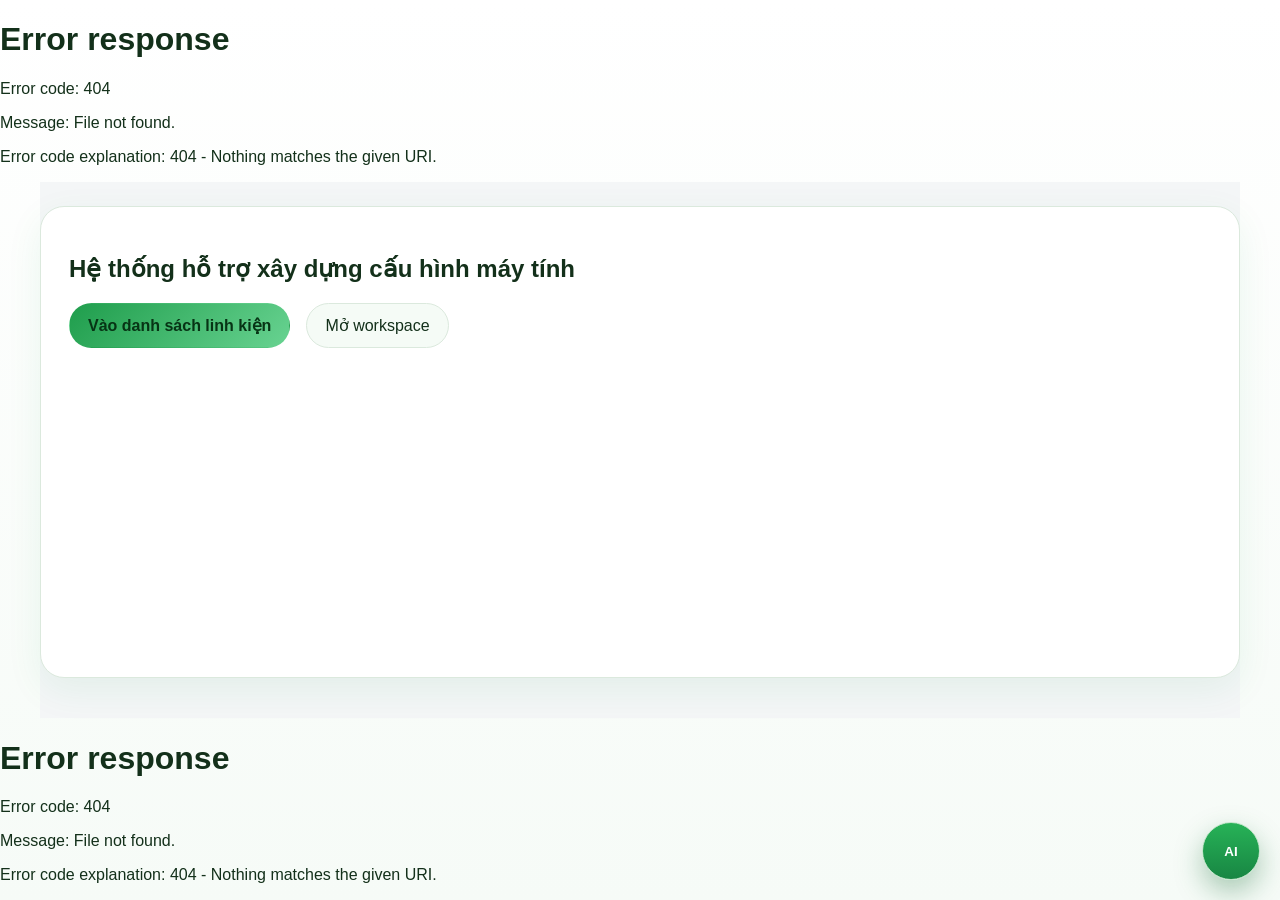
==== index.html @ 36a7e74d "update" ====
<!DOCTYPE html>
<html lang="vi">
<head>
    <meta charset="UTF-8">
    <meta name="viewport" content="width=device-width, initial-scale=1.0">
    <title>Hệ thống hỗ trợ xây dựng cấu hình máy tính</title>
    <link rel="stylesheet" href="assets/css/style.css">
</head>
<body data-page="home">
    <div id="header-placeholder"></div>

    <main class="page page-home">
        <section class="hero-card">
            <div>
                <h1>Hệ thống hỗ trợ xây dựng cấu hình máy tính</h1>
                <div class="hero-actions">
                    <a class="btn primary" href="/frontend/pages/catalog.html">Vào danh sách linh kiện</a>
                    <a class="btn outline" href="/frontend/pages/workspace.html">Mở workspace</a>
                </div>
            </div>
        </section>
    </main>

    <div id="footer-placeholder"></div>
    <script src="assets/js/app.js"></script>
</body>
</html>
---- assets/css/style.css ----
/* =========================================
   THIẾT LẬP CHUNG CHO TOÀN BỘ TRANG WEB
   ========================================= */
body {
    margin: 0;
    padding: 0;
    display: flex;
    flex-direction: column;
    min-height: 100vh; /* Đảm bảo chiều cao trang lấp đầy màn hình */
    font-family: 'Segoe UI', Tahoma, Geneva, Verdana, sans-serif;
}

main {
    flex: 1; /* Phần nội dung chính đẩy Footer xuống đáy */
    padding: 40px 50px;
    background-color: #f4f6f7;
}

/* =========================================
   CSS CHO HEADER
   ========================================= */
.site-header {
    display: flex;
    justify-content: space-between;
    align-items: center;
    padding: 15px 50px;
    background-color: #ffffff;
    box-shadow: 0 4px 6px rgba(0, 0, 0, 0.05);
}

.site-header .logo a {
    font-size: 24px;
    font-weight: bold;
    color: #2c3e50;
    text-decoration: none;
}

.main-nav a {
    margin: 0 15px;
    text-decoration: none;
    color: #555;
    font-weight: 500;
    transition: color 0.3s ease;
}

.main-nav a:hover {
    color: #3498db;
}

/* =========================================
   CSS CHO FOOTER
   ========================================= */
.site-footer {
    background-color: #2c3e50;
    color: #ffffff;
    text-align: center;
    padding: 15px 0;
    font-size: 14px;
}

.header-state {
    padding: 8px 12px;
    border-radius: 999px;
    background: #eef9f1;
    border: 1px solid var(--line);
    color: var(--primary-dark);
    font-size: 13px;
    white-space: nowrap;
    text-decoration: none;
    font-weight: 600;
}

.header-state:hover {
    background: #e3f4e7;
}

/* =========================================
   WHITE-GREEN FRONTEND THEME
   ========================================= */
:root {
    --bg: #f6fbf7;
    --panel: #ffffff;
    --panel-soft: #f1f9f2;
    --line: #dbe9dd;
    --line-strong: #bde4c6;
    --text: #13301a;
    --muted: #61806a;
    --primary: #1f9d4c;
    --primary-dark: #16763a;
    --accent: #68d391;
    --shadow: 0 12px 36px rgba(31, 157, 76, 0.08);
}

*, *::before, *::after {
    box-sizing: border-box;
}

body {
    background: linear-gradient(180deg, #ffffff 0%, var(--bg) 100%);
    color: var(--text);
}

a { color: inherit; }

.site-header,
.site-footer,
.hero-card,
.section-card,
.panel-card,
.screen-card,
.hero-panel,
.stat-card,
.notice,
.stack-item,
.review-item,
.chat-line,
.detail-visual,
.detail-image,
.compare-result,
.compare-table,
.auth-grid > article,
.stats-row > article {
    background: var(--panel);
    border: 1px solid var(--line);
    box-shadow: var(--shadow);
}

.site-header {
    position: sticky;
    top: 0;
    z-index: 10;
    padding: 16px 28px;
    border-bottom: 1px solid var(--line);
    display: flex;
    justify-content: space-between;
    align-items: center;
    gap: 16px;
}

.logo a {
    text-decoration: none;
    font-weight: 800;
    font-size: 18px;
    color: var(--text);
}

.main-nav {
    display: flex;
    gap: 10px;
    flex-wrap: wrap;
}

.main-nav a {
    text-decoration: none;
    padding: 10px 14px;
    border-radius: 999px;
    color: var(--text);
    background: #f6fbf7;
    border: 1px solid var(--line);
}

.page, .page-shell {
    width: min(1200px, calc(100% - 24px));
    margin: 0 auto;
    padding: 24px 0 40px;
}

.page-home {
    display: grid;
    gap: 20px;
}

.hero-card {
    border-radius: 24px;
    padding: 28px;
    display: grid;
    grid-template-columns: 1.5fr 0.9fr;
    gap: 20px;
    align-items: stretch;
}

.hero-panel {
    border-radius: 22px;
    padding: 20px;
    display: grid;
    gap: 12px;
    background: linear-gradient(180deg, #f8fff9 0%, #eefaf0 100%);
}

.hero-stat,
.stat-card,
.screen-card,
.panel-card,
.section-card {
    border-radius: 18px;
}

.hero-stat {
    padding: 14px 16px;
    background: #ffffff;
    border: 1px solid var(--line);
}

.hero-stat span,
.eyebrow,
.muted,
.lead,
.hero-text,
.notice,
.empty,
.card-meta,
.stack-item span,
.review-item span {
    color: var(--muted);
}

.chart-wrap {
    display: grid;
    gap: 12px;
    margin-bottom: 18px;
}

.price-chart {
    width: 100%;
    background: linear-gradient(180deg, #fbfffb 0%, #f4fbf5 100%);
    border: 1px solid var(--line);
    border-radius: 16px;
    display: block;
}

.eyebrow {
    text-transform: uppercase;
    letter-spacing: 0.14em;
    font-size: 12px;
    margin-bottom: 8px;
}

.hero-actions,
.toolbar,
.chip-row,
.quick-bar,
.form-grid,
.stack,
.detail-layout,
.workspace-layout,
.account-layout,
.admin-layout,
.auth-grid,
.stats-row {
    display: grid;
    gap: 16px;
}

.hero-actions,
.chip-row,
.quick-bar {
    display: flex;
    flex-wrap: wrap;
}

.btn,
.button {
    border: 1px solid var(--line);
    border-radius: 999px;
    padding: 12px 18px;
    text-decoration: none;
    display: inline-flex;
    align-items: center;
    justify-content: center;
    cursor: pointer;
    background: #ffffff;
    color: var(--text);
}

.btn.primary,
.button.primary {
    background: linear-gradient(135deg, var(--primary), var(--accent));
    border-color: transparent;
    color: #073415;
    font-weight: 700;
}

.btn.outline,
.button.ghost,
.button.outline {
    background: #f5fbf6;
}

.section-card,
.panel-card {
    padding: 20px;
    background: #ffffff;
}

.screen-grid {
    display: grid;
    grid-template-columns: repeat(3, minmax(0, 1fr));
    gap: 14px;
}

.screen-card {
    text-decoration: none;
    padding: 18px;
    display: grid;
    gap: 8px;
    background: #ffffff;
}

.screen-card strong { font-size: 16px; }

.two-col,
.detail-layout,
.workspace-layout,
.account-layout,
.admin-layout,
.auth-grid {
    grid-template-columns: repeat(2, minmax(0, 1fr));
}

.account-layout,
.admin-layout {
    grid-template-columns: repeat(auto-fit, minmax(280px, 1fr));
}

/* =========================================
   ADMIN TABS
   ========================================= */
.admin-tabs {
    display: flex;
    gap: 0;
    border-bottom: 2px solid #dbe9dd;
    margin-bottom: 20px;
}

.admin-tab-btn {
    padding: 12px 20px;
    background: none;
    border: none;
    border-bottom: 3px solid transparent;
    cursor: pointer;
    font-weight: 600;
    color: #555;
    transition: all 0.3s ease;
    font-size: 14px;
}

.admin-tab-btn:hover {
    color: #1f9d4c;
}

.admin-tab-btn.active {
    color: #1f9d4c;
    border-bottom-color: #1f9d4c;
}

.admin-tab-content {
    animation: fadeIn 0.3s ease;
}

@keyframes fadeIn {
    from {
        opacity: 0;
    }
    to {
        opacity: 1;
    }
}

.detail-layout {
    grid-template-columns: minmax(0, 0.95fr) minmax(0, 1.25fr);
    align-items: start;
}

.workspace-layout {
    grid-template-columns: minmax(0, 1.05fr) minmax(0, 0.95fr);
    align-items: start;
}

.workspace-layout .panel-card > .button {
    margin-top: 12px;
}

.workspace-layout .panel-card > .button + .button {
    margin-left: 12px;
}

#workspaceResult {
    margin-top: 16px;
}

#workspaceSummary {
    margin-top: 12px;
}

.detail-image {
    min-height: 380px;
    border-radius: 20px;
    background: linear-gradient(180deg, #f8fff9 0%, #eefaf0 100%);
    display: flex;
    align-items: center;
    justify-content: center;
    padding: 18px;
}

.detail-visual {
    width: 100%;
    min-height: 300px;
    border-radius: 18px;
    border: 1px dashed var(--line-strong);
    background: #ffffff;
    display: grid;
    place-items: center;
    gap: 8px;
    padding: 24px;
    text-align: center;
}

.detail-visual-chip {
    display: inline-flex;
    padding: 6px 12px;
    border-radius: 999px;
    border: 1px solid var(--line);
    background: #eff9f1;
    color: var(--primary-dark);
    font-size: 12px;
    letter-spacing: 0.12em;
    text-transform: uppercase;
}

.detail-visual strong {
    font-size: 28px;
    line-height: 1.15;
}

.detail-content,
.stack,
.spec-list,
.chat-box,
.compare-result {
    display: grid;
    gap: 12px;
}

.spec-row,
.stack-item,
.review-item,
.chat-line,
.compare-table,
.notice,
.empty {
    border-radius: 14px;
    border: 1px solid var(--line);
    background: #ffffff;
    padding: 12px 14px;
    white-space: pre-line;
}

.compare-result {
    overflow: auto;
}

.compare-grid {
    grid-template-columns: repeat(3, minmax(0, 1fr));
    align-items: end;
}

.compare-grid label {
    display: grid;
    gap: 8px;
}

.compare-grid select {
    min-width: 0;
}

.compare-result {
    margin-top: 16px;
    min-height: 180px;
}

.compare-head {
    display: grid;
    grid-template-columns: repeat(2, minmax(0, 1fr));
    gap: 12px;
}

.compare-head .stack-item {
    min-height: 100%;
}

.compare-table {
    width: 100%;
    border-collapse: collapse;
    padding: 0;
}

.compare-table th:first-child,
.compare-table td:first-child {
    width: 28%;
}

.compare-table th:nth-child(2),
.compare-table td:nth-child(2),
.compare-table th:nth-child(3),
.compare-table td:nth-child(3) {
    width: 36%;
}

.compare-table th,
.compare-table td {
    padding: 12px 14px;
    border-top: 1px solid var(--line);
    text-align: left;
}

@media (max-width: 900px) {
    .compare-grid,
    .compare-head {
        grid-template-columns: 1fr;
    }

    .compare-table th:first-child,
    .compare-table td:first-child,
    .compare-table th:nth-child(2),
    .compare-table td:nth-child(2),
    .compare-table th:nth-child(3),
    .compare-table td:nth-child(3) {
        width: auto;
    }
}

.form-grid {
    grid-template-columns: repeat(2, minmax(0, 1fr));
}

input,
select,
textarea {
    width: 100%;
    padding: 12px 14px;
    border-radius: 12px;
    border: 1px solid var(--line);
    background: #ffffff;
    color: var(--text);
}

textarea { min-height: 120px; resize: vertical; }

.chip {
    border: 1px solid var(--line);
    background: #ffffff;
    color: var(--text);
    border-radius: 999px;
    padding: 10px 14px;
    cursor: pointer;
}

.chip.active {
    background: #eff9f1;
    border-color: var(--line-strong);
}

.card-grid {
    display: grid;
    grid-template-columns: repeat(auto-fit, minmax(240px, 1fr));
    gap: 14px;
}

.product-card,
.card {
    padding: 18px;
    border-radius: 18px;
    background: #ffffff;
    border: 1px solid var(--line);
}

.product-top,
.card-meta,
.detail-stats {
    display: flex;
    justify-content: space-between;
    gap: 12px;
    flex-wrap: wrap;
}

.pill {
    display: inline-flex;
    padding: 6px 10px;
    border-radius: 999px;
    background: #eff9f1;
    border: 1px solid var(--line);
    color: var(--primary-dark);
}

.price {
    color: var(--primary-dark);
    font-weight: 700;
}

.hero-simple {
    background: linear-gradient(180deg, #ffffff 0%, #f7fcf8 100%);
}

.stack-item strong,
.stat-card strong,
.hero-stat strong {
    display: block;
    margin-top: 4px;
}

.stats-row {
    grid-template-columns: repeat(auto-fit, minmax(170px, 1fr));
}

.stat-card {
    padding: 16px;
}

.plain-list {
    margin: 0;
    padding-left: 18px;
    display: grid;
    gap: 10px;
}

@media (max-width: 980px) {
    .hero-card,
    .screen-grid,
    .two-col,
    .detail-layout,
    .workspace-layout,
    .account-layout,
    .admin-layout,
    .auth-grid,
    .stats-row {
        grid-template-columns: 1fr;
    }

    .site-header {
        position: static;
        flex-direction: column;
        align-items: flex-start;
        padding-inline: 16px;
    }

    .main-nav {
        width: 100%;
    }

    main {
        padding: 24px 16px 36px;
    }
}

@media (max-width: 680px) {
    .page, .page-shell {
        width: min(100% - 12px, 1200px);
    }

    .hero-card,
    .section-card,
    .panel-card {
        padding: 16px;
    }

    .page-home {
        gap: 16px;
    }
}

.assistant-float-toggle {
    position: fixed;
    right: 20px;
    bottom: 20px;
    z-index: 1200;
    width: 58px;
    height: 58px;
    border-radius: 999px;
    border: 1px solid var(--line-strong);
    background: linear-gradient(180deg, #27b257 0%, #188643 100%);
    color: #ffffff;
    font-weight: 800;
    cursor: pointer;
    box-shadow: 0 12px 28px rgba(20, 109, 53, 0.35);
}

.assistant-float-panel {
    position: fixed;
    right: 20px;
    bottom: 86px;
    z-index: 1200;
    width: min(360px, calc(100vw - 24px));
    height: min(520px, calc(100vh - 120px));
    background: #ffffff;
    border: 1px solid var(--line);
    border-radius: 16px;
    box-shadow: 0 18px 46px rgba(15, 74, 37, 0.26);
    display: none;
    grid-template-rows: auto 1fr auto;
    overflow: hidden;
}

.assistant-float-panel.open {
    display: grid;
}

.assistant-float-header {
    display: flex;
    align-items: center;
    justify-content: space-between;
    padding: 10px 12px;
    background: linear-gradient(180deg, #f5fff7 0%, #ebf8ee 100%);
    border-bottom: 1px solid var(--line);
}

.assistant-float-actions {
    display: flex;
    align-items: center;
    gap: 8px;
}

.assistant-float-close {
    border: 1px solid var(--line);
    background: #ffffff;
    color: var(--text);
    border-radius: 10px;
    width: 28px;
    height: 28px;
    cursor: pointer;
}

.assistant-float-clear {
    border: 1px solid var(--line);
    background: #f5fbf6;
    color: var(--primary-dark);
    border-radius: 10px;
    padding: 6px 10px;
    cursor: pointer;
    font-size: 12px;
    font-weight: 600;
}

.assistant-float-clear:hover,
.assistant-float-close:hover {
    background: #eef9f1;
}

.assistant-float-messages {
    padding: 12px;
    overflow: auto;
    display: grid;
    gap: 8px;
    background: #f8fcf9;
}

.assistant-float-compose {
    display: grid;
    gap: 8px;
    padding: 10px;
    border-top: 1px solid var(--line);
    background: #ffffff;
}

.assistant-float-context {
    display: grid;
    gap: 8px;
}

.assistant-float-context label {
    display: grid;
    gap: 6px;
    font-size: 13px;
    color: var(--muted);
}

.assistant-build-preview {
    border: 1px solid var(--line);
    background: #f4fbf6;
    border-radius: 12px;
    padding: 10px;
    display: grid;
    gap: 6px;
    color: var(--text);
    font-size: 13px;
}

.account-item-actions {
    display: flex;
    flex-wrap: wrap;
    gap: 8px;
    margin-top: 8px;
}

.account-item-actions .button {
    padding: 8px 12px;
}

.assistant-float-compose textarea {
    min-height: 70px;
}

@media (max-width: 640px) {
    .assistant-float-toggle {
        right: 12px;
        bottom: 12px;
    }

    .assistant-float-panel {
        right: 12px;
        bottom: 78px;
        width: calc(100vw - 24px);
        height: min(70vh, 520px);
    }
}
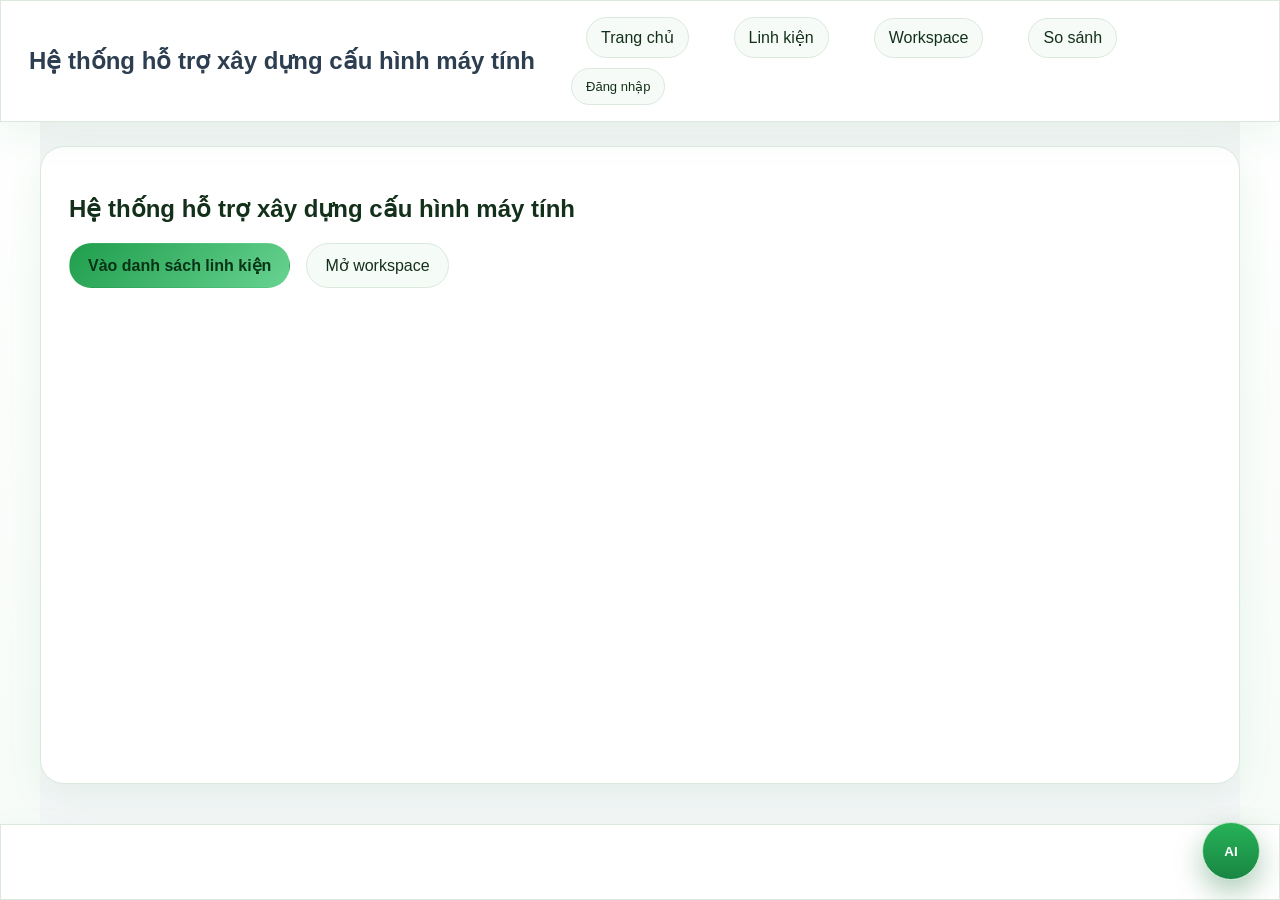
==== commit a3c9fead: "Update index.html" ====
--- a/index.html
+++ b/index.html
@@ -14,8 +14,8 @@
             <div>
                 <h1>Hệ thống hỗ trợ xây dựng cấu hình máy tính</h1>
                 <div class="hero-actions">
-                    <a class="btn primary" href="/frontend/pages/catalog.html">Vào danh sách linh kiện</a>
-                    <a class="btn outline" href="/frontend/pages/workspace.html">Mở workspace</a>
+                    <a class="btn primary" href="/pages/catalog.html">Vào danh sách linh kiện</a>
+                    <a class="btn outline" href="/pages/workspace.html">Mở workspace</a>
                 </div>
             </div>
         </section>
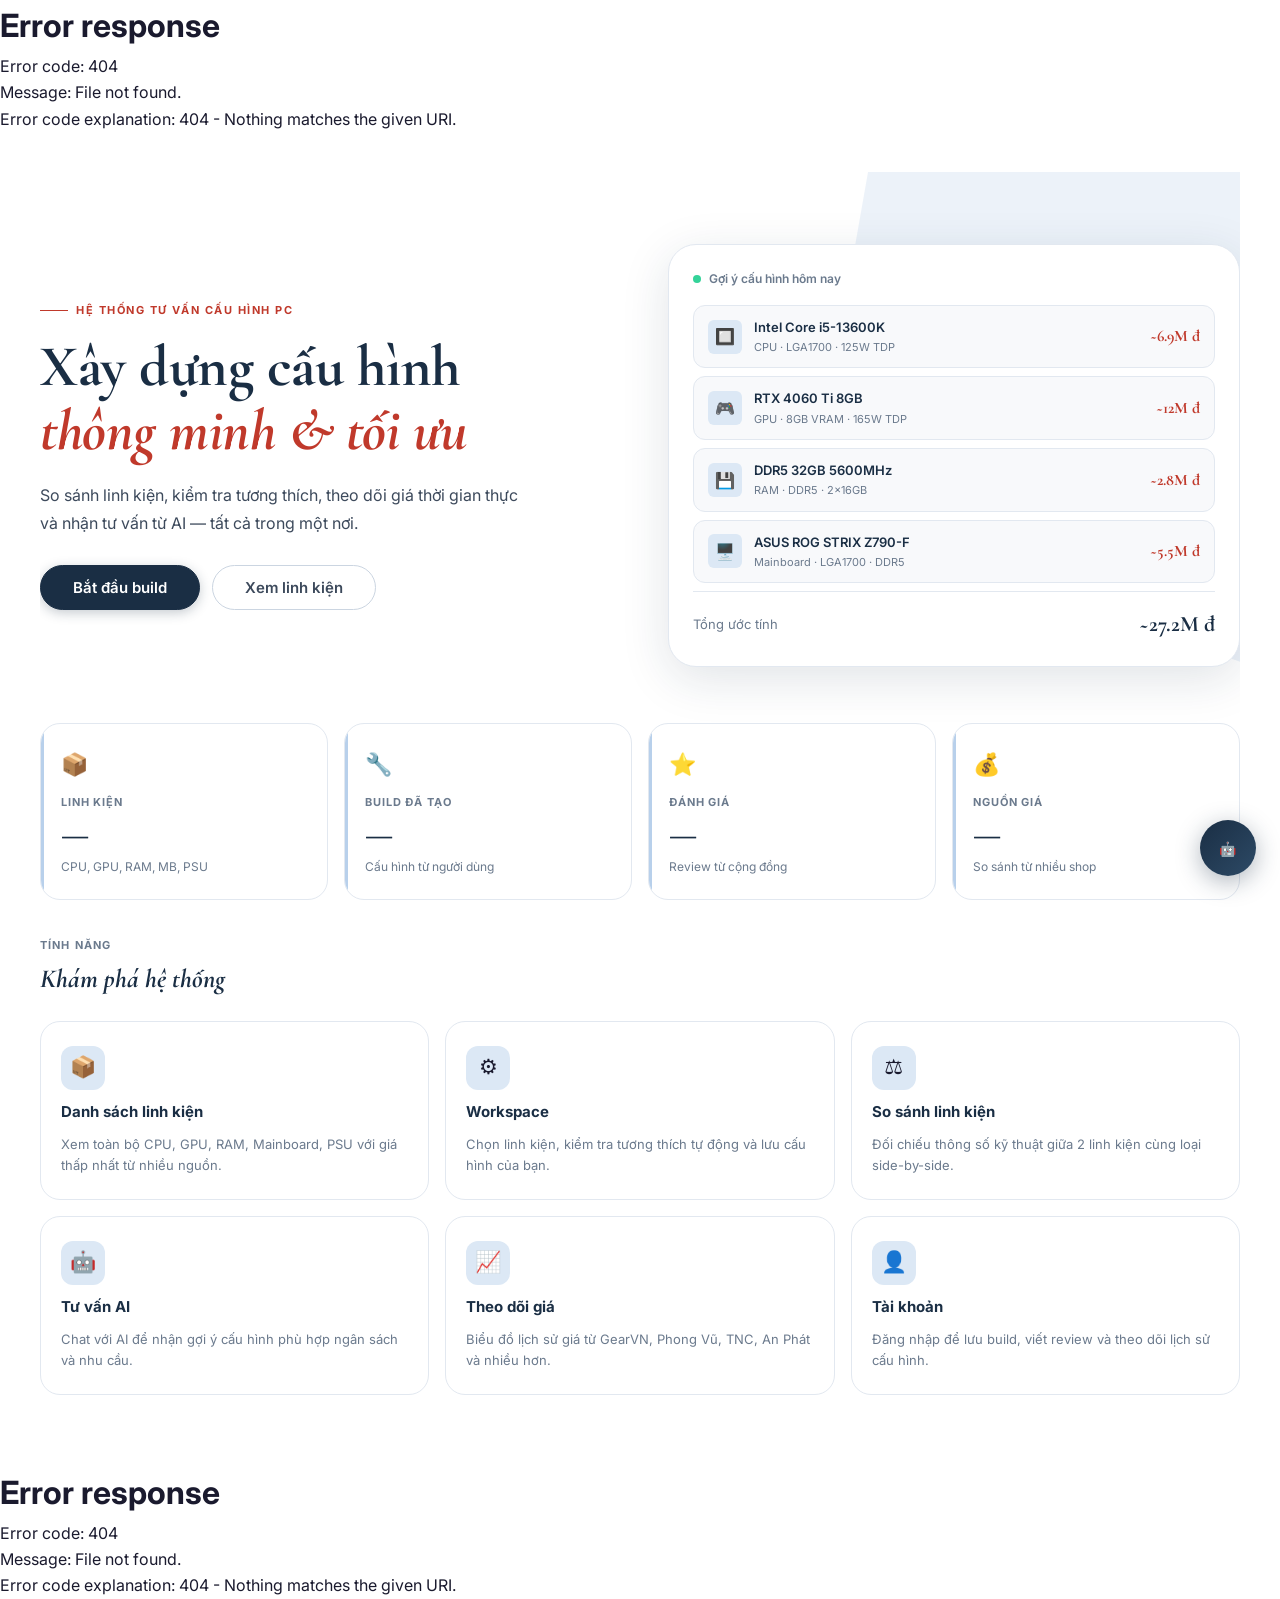
==== commit de8f32ff: "change template" ====
--- a/index.html
+++ b/index.html
@@ -1,27 +1,156 @@
 <!DOCTYPE html>
 <html lang="vi">
 <head>
-    <meta charset="UTF-8">
-    <meta name="viewport" content="width=device-width, initial-scale=1.0">
-    <title>Hệ thống hỗ trợ xây dựng cấu hình máy tính</title>
-    <link rel="stylesheet" href="assets/css/style.css">
+  <meta charset="UTF-8" />
+  <meta name="viewport" content="width=device-width, initial-scale=1.0" />
+  <title>PCBuilder — Hệ thống hỗ trợ xây dựng cấu hình máy tính</title>
+  <link rel="stylesheet" href="assets/css/style.css" />
 </head>
 <body data-page="home">
-    <div id="header-placeholder"></div>
+  <div id="header-placeholder"></div>
 
-    <main class="page page-home">
-        <section class="hero-card">
-            <div>
-                <h1>Hệ thống hỗ trợ xây dựng cấu hình máy tính</h1>
-                <div class="hero-actions">
-                    <a class="btn primary" href="/pages/catalog.html">Vào danh sách linh kiện</a>
-                    <a class="btn outline" href="/pages/workspace.html">Mở workspace</a>
-                </div>
+  <main>
+    <div class="page-shell">
+
+      <!-- HERO -->
+      <section class="hero-banner diag-band">
+        <div>
+          <div class="hero-eyebrow">Hệ thống tư vấn cấu hình PC</div>
+          <h1>Xây dựng cấu hình<br><em>thông minh &amp; tối ưu</em></h1>
+          <p class="hero-sub">
+            So sánh linh kiện, kiểm tra tương thích, theo dõi giá thời gian thực
+            và nhận tư vấn từ AI — tất cả trong một nơi.
+          </p>
+          <div class="hero-actions">
+            <a class="btn primary btn-lg" href="pages/workspace.html">Bắt đầu build</a>
+            <a class="btn outline btn-lg" href="pages/catalog.html">Xem linh kiện</a>
+          </div>
+        </div>
+
+        <!-- Config preview card -->
+        <div class="config-preview">
+          <div style="display:flex;align-items:center;gap:8px;margin-bottom:16px">
+            <span style="width:8px;height:8px;border-radius:50%;background:#34d399;display:block"></span>
+            <span style="font-size:12px;color:var(--text-3);font-weight:600">Gợi ý cấu hình hôm nay</span>
+          </div>
+
+          <div class="config-row">
+            <div class="config-row-icon">🔲</div>
+            <div style="flex:1">
+              <div class="config-row-name">Intel Core i5-13600K</div>
+              <div class="config-row-sub">CPU · LGA1700 · 125W TDP</div>
             </div>
-        </section>
-    </main>
+            <span class="config-row-price">~6.9M đ</span>
+          </div>
 
-    <div id="footer-placeholder"></div>
-    <script src="assets/js/app.js"></script>
+          <div class="config-row">
+            <div class="config-row-icon">🎮</div>
+            <div style="flex:1">
+              <div class="config-row-name">RTX 4060 Ti 8GB</div>
+              <div class="config-row-sub">GPU · 8GB VRAM · 165W TDP</div>
+            </div>
+            <span class="config-row-price">~12M đ</span>
+          </div>
+
+          <div class="config-row">
+            <div class="config-row-icon">💾</div>
+            <div style="flex:1">
+              <div class="config-row-name">DDR5 32GB 5600MHz</div>
+              <div class="config-row-sub">RAM · DDR5 · 2×16GB</div>
+            </div>
+            <span class="config-row-price">~2.8M đ</span>
+          </div>
+
+          <div class="config-row">
+            <div class="config-row-icon">🖥️</div>
+            <div style="flex:1">
+              <div class="config-row-name">ASUS ROG STRIX Z790-F</div>
+              <div class="config-row-sub">Mainboard · LGA1700 · DDR5</div>
+            </div>
+            <span class="config-row-price">~5.5M đ</span>
+          </div>
+
+          <div class="config-total">
+            <span>Tổng ước tính</span>
+            <strong>~27.2M đ</strong>
+          </div>
+        </div>
+      </section>
+
+      <!-- STATS -->
+      <div class="stats-grid" id="homeStats">
+        <div class="stat-card">
+          <div class="stat-icon">📦</div>
+          <div class="stat-label">Linh kiện</div>
+          <div class="stat-value" id="statComponents">—</div>
+          <div class="stat-sub">CPU, GPU, RAM, MB, PSU</div>
+        </div>
+        <div class="stat-card">
+          <div class="stat-icon">🔧</div>
+          <div class="stat-label">Build đã tạo</div>
+          <div class="stat-value" id="statBuilds">—</div>
+          <div class="stat-sub">Cấu hình từ người dùng</div>
+        </div>
+        <div class="stat-card">
+          <div class="stat-icon">⭐</div>
+          <div class="stat-label">Đánh giá</div>
+          <div class="stat-value" id="statReviews">—</div>
+          <div class="stat-sub">Review từ cộng đồng</div>
+        </div>
+        <div class="stat-card">
+          <div class="stat-icon">💰</div>
+          <div class="stat-label">Nguồn giá</div>
+          <div class="stat-value" id="statSources">—</div>
+          <div class="stat-sub">So sánh từ nhiều shop</div>
+        </div>
+      </div>
+
+      <!-- FEATURES -->
+      <div style="margin-bottom:20px">
+        <div class="section-heading">
+          <small>Tính năng</small>
+          Khám phá hệ thống
+        </div>
+      </div>
+
+      <div class="feature-grid" id="homeScreenGrid">
+        <a class="feature-card" href="pages/catalog.html">
+          <div class="feature-icon">📦</div>
+          <h3>Danh sách linh kiện</h3>
+          <p>Xem toàn bộ CPU, GPU, RAM, Mainboard, PSU với giá thấp nhất từ nhiều nguồn.</p>
+        </a>
+        <a class="feature-card" href="pages/workspace.html">
+          <div class="feature-icon">⚙️</div>
+          <h3>Workspace</h3>
+          <p>Chọn linh kiện, kiểm tra tương thích tự động và lưu cấu hình của bạn.</p>
+        </a>
+        <a class="feature-card" href="pages/compare.html">
+          <div class="feature-icon">⚖️</div>
+          <h3>So sánh linh kiện</h3>
+          <p>Đối chiếu thông số kỹ thuật giữa 2 linh kiện cùng loại side-by-side.</p>
+        </a>
+        <a class="feature-card" href="pages/workspace.html">
+          <div class="feature-icon">🤖</div>
+          <h3>Tư vấn AI</h3>
+          <p>Chat với AI để nhận gợi ý cấu hình phù hợp ngân sách và nhu cầu.</p>
+        </a>
+        <a class="feature-card" href="pages/catalog.html">
+          <div class="feature-icon">📈</div>
+          <h3>Theo dõi giá</h3>
+          <p>Biểu đồ lịch sử giá từ GearVN, Phong Vũ, TNC, An Phát và nhiều hơn.</p>
+        </a>
+        <a class="feature-card" href="pages/auth.html">
+          <div class="feature-icon">👤</div>
+          <h3>Tài khoản</h3>
+          <p>Đăng nhập để lưu build, viết review và theo dõi lịch sử cấu hình.</p>
+        </a>
+      </div>
+
+    </div>
+  </main>
+
+  <div id="footer-placeholder"></div>
+  <div id="toast-container"></div>
+  <script src="assets/js/app.js"></script>
 </body>
-</html>+</html>
--- a/assets/css/style.css
+++ b/assets/css/style.css
@@ -1,814 +1,1165 @@
-/* =========================================
-   THIẾT LẬP CHUNG CHO TOÀN BỘ TRANG WEB
-   ========================================= */
+/* ============================================================
+   PC BUILDER — LUMEN EIGHTY INSPIRED THEME
+   White canvas · Ice-blue diagonals · Crimson accent · Serif headings
+   ============================================================ */
+
+@import url('https://fonts.googleapis.com/css2?family=Cormorant+Garamond:ital,wght@0,400;0,600;0,700;1,400;1,600&family=Inter:wght@300;400;500;600;700&display=swap');
+
+/* ── RESET ── */
+*, *::before, *::after { box-sizing: border-box; margin: 0; padding: 0; }
+html { font-size: 16px; scroll-behavior: smooth; }
+img { max-width: 100%; display: block; }
+a { color: inherit; text-decoration: none; }
+button { font-family: inherit; cursor: pointer; }
+input, select, textarea { font-family: inherit; }
+
+/* ── TOKENS ── */
+:root {
+  --white:      #ffffff;
+  --off-white:  #f8f9fb;
+  --ice:        #dce8f5;
+  --ice-mid:    #b8d0eb;
+  --ice-deep:   #8fb3d9;
+  --navy:       #1a2e44;
+  --navy-light: #2d4a66;
+  --crimson:    #c0392b;
+  --crimson-light: #e74c3c;
+  --violet:     #7c5cbf;
+  --violet-light: #9b7fd4;
+  --text:       #1a1a2e;
+  --text-2:     #3d4a5c;
+  --text-3:     #6b7a8d;
+  --border:     #e2e8f0;
+  --border-2:   #cbd5e1;
+  --shadow-sm:  0 1px 4px rgba(26,46,68,.07);
+  --shadow:     0 4px 20px rgba(26,46,68,.09);
+  --shadow-lg:  0 12px 48px rgba(26,46,68,.13);
+  --radius-sm:  6px;
+  --radius:     12px;
+  --radius-lg:  20px;
+  --radius-xl:  28px;
+  --ease:       0.2s ease;
+}
+
+/* ── BASE ── */
 body {
-    margin: 0;
-    padding: 0;
-    display: flex;
-    flex-direction: column;
-    min-height: 100vh; /* Đảm bảo chiều cao trang lấp đầy màn hình */
-    font-family: 'Segoe UI', Tahoma, Geneva, Verdana, sans-serif;
-}
-
-main {
-    flex: 1; /* Phần nội dung chính đẩy Footer xuống đáy */
-    padding: 40px 50px;
-    background-color: #f4f6f7;
-}
-
-/* =========================================
-   CSS CHO HEADER
-   ========================================= */
+  font-family: 'Inter', system-ui, sans-serif;
+  background: var(--white);
+  color: var(--text);
+  min-height: 100vh;
+  display: flex;
+  flex-direction: column;
+  -webkit-font-smoothing: antialiased;
+  line-height: 1.65;
+}
+
+main { flex: 1; }
+
+.serif {
+  font-family: 'Cormorant Garamond', Georgia, serif;
+  font-style: italic;
+}
+
+/* ── SCROLLBAR ── */
+::-webkit-scrollbar { width: 6px; height: 6px; }
+::-webkit-scrollbar-track { background: var(--off-white); }
+::-webkit-scrollbar-thumb { background: var(--ice-mid); border-radius: 99px; }
+::-webkit-scrollbar-thumb:hover { background: var(--ice-deep); }
+
+/* ── DIAGONAL BAND (signature Lumen Eighty element) ── */
+.diag-band {
+  position: relative;
+  overflow: hidden;
+}
+.diag-band::before {
+  content: '';
+  position: absolute;
+  top: -60px; right: -80px;
+  width: 480px; height: 480px;
+  background: var(--ice);
+  transform: rotate(-80deg) skewX(-10deg);
+  opacity: .55;
+  pointer-events: none;
+  border-radius: 24px;
+  z-index: 0;
+}
+.diag-band > * { position: relative; z-index: 1; }
+
+/* ── SHELL ── */
+.page-shell {
+  width: min(1200px, calc(100% - 48px));
+  margin: 0 auto;
+  padding: 40px 0 72px;
+}
+
+/* ── HEADER ── */
 .site-header {
-    display: flex;
-    justify-content: space-between;
+  position: sticky; top: 0; z-index: 200;
+  background: rgba(255,255,255,.92);
+  backdrop-filter: blur(14px);
+  border-bottom: 1px solid var(--border);
+  padding: 0 40px;
+  height: 68px;
+  display: flex; align-items: center; gap: 32px;
+}
+.logo a {
+  font-family: 'Cormorant Garamond', serif;
+  font-size: 20px; font-weight: 700;
+  color: var(--navy); letter-spacing: -.2px;
+  display: flex; align-items: center; gap: 10px;
+}
+.logo-mark {
+  width: 32px; height: 32px; border-radius: 8px;
+  background: linear-gradient(135deg, var(--navy), var(--navy-light));
+  display: flex; align-items: center; justify-content: center;
+  color: #fff; font-size: 15px; font-style: normal; flex-shrink: 0;
+}
+.main-nav { display: flex; align-items: center; gap: 2px; flex: 1; }
+.main-nav a {
+  padding: 8px 15px; border-radius: 99px;
+  font-size: 14px; font-weight: 500; color: var(--text-2);
+  transition: color var(--ease), background var(--ease);
+  white-space: nowrap;
+}
+.main-nav {
+  min-width: 0;
+  overflow-x: auto;
+  scrollbar-width: none;
+}
+.main-nav::-webkit-scrollbar { display: none; }
+.main-nav a:hover { color: var(--text); background: var(--off-white); }
+.main-nav a.active { color: var(--navy); background: var(--ice); font-weight: 600; }
+
+.header-right { margin-left: auto; display: flex; align-items: center; gap: 10px; }
+.header-state {
+  padding: 8px 18px; border-radius: 99px;
+  background: var(--navy); color: #fff;
+  font-size: 13px; font-weight: 600;
+  transition: background var(--ease);
+  white-space: nowrap; text-decoration: none; border: none;
+}
+.header-state:hover { background: var(--navy-light); }
+.header-state.ghost {
+  background: transparent; color: var(--text-2);
+  border: 1px solid var(--border-2);
+}
+.header-state.ghost:hover { background: var(--off-white); color: var(--text); }
+
+/* User dropdown */
+.user-dropdown-wrap { position: relative; }
+.user-menu-dropdown {
+  position: absolute; top: calc(100% + 8px); right: 0;
+  min-width: 180px;
+  background: var(--white); border: 1px solid var(--border);
+  border-radius: var(--radius); box-shadow: var(--shadow-lg);
+  overflow: hidden; z-index: 300;
+  animation: dropIn .15s ease;
+}
+@keyframes dropIn { from { opacity:0; transform:translateY(-6px) } to { opacity:1; transform:translateY(0) } }
+.user-menu-dropdown a,
+.user-menu-dropdown button {
+  display: flex; align-items: center; gap: 10px;
+  padding: 11px 16px; width: 100%; text-align: left;
+  font-size: 14px; color: var(--text-2);
+  background: none; border: none;
+  transition: background var(--ease);
+}
+.user-menu-dropdown a:hover,
+.user-menu-dropdown button:hover { background: var(--off-white); color: var(--text); }
+.user-menu-dropdown .danger { color: var(--crimson); }
+.user-menu-dropdown hr { border: none; border-top: 1px solid var(--border); margin: 4px 0; }
+
+/* ── FOOTER ── */
+.site-footer {
+  background: var(--navy);
+  color: rgba(255,255,255,.7);
+  padding: 28px 40px;
+  display: flex; align-items: center; justify-content: space-between;
+  flex-wrap: wrap; gap: 12px;
+  font-size: 13px;
+}
+.site-footer a { color: rgba(255,255,255,.55); transition: color var(--ease); }
+.site-footer a:hover { color: #fff; }
+.footer-logo {
+  font-family: 'Cormorant Garamond', serif;
+  font-size: 17px; font-weight: 700; color: #fff;
+  display: flex; align-items: center; gap: 8px;
+}
+
+/* ── BUTTONS ── */
+.btn, .button {
+  display: inline-flex; align-items: center; justify-content: center;
+  gap: 8px; padding: 11px 24px; border-radius: 99px;
+  font-size: 14px; font-weight: 600; border: 1.5px solid transparent;
+  transition: all var(--ease); cursor: pointer; white-space: nowrap;
+  line-height: 1; text-decoration: none;
+}
+.btn.primary, .button.primary {
+  background: var(--navy); color: #fff; border-color: var(--navy);
+  box-shadow: 0 3px 12px rgba(26,46,68,.25);
+}
+.btn.primary:hover, .button.primary:hover {
+  background: var(--navy-light); border-color: var(--navy-light);
+  transform: translateY(-1px); box-shadow: 0 6px 20px rgba(26,46,68,.3);
+}
+.btn.crimson {
+  background: var(--crimson); color: #fff; border-color: var(--crimson);
+}
+.btn.crimson:hover { background: var(--crimson-light); border-color: var(--crimson-light); transform: translateY(-1px); }
+.btn.outline, .button.ghost, .button.outline {
+  background: transparent; color: var(--text-2); border-color: var(--border-2);
+}
+.btn.outline:hover, .button.ghost:hover, .button.outline:hover {
+  background: var(--off-white); color: var(--text); border-color: var(--ice-deep);
+}
+.btn.ice { background: var(--ice); color: var(--navy); border-color: var(--ice-mid); }
+.btn.ice:hover { background: var(--ice-mid); }
+.btn-sm { padding: 8px 16px; font-size: 13px; }
+.btn-lg { padding: 14px 32px; font-size: 15px; }
+.btn-icon { padding: 9px; width: 38px; height: 38px; border-radius: var(--radius-sm); }
+.btn[disabled], .button[disabled] { opacity: .45; cursor: not-allowed; transform: none !important; }
+
+/* ── FORMS ── */
+.form-group { display: flex; flex-direction: column; gap: 6px; }
+.form-label {
+  font-size: 11px; font-weight: 700; text-transform: uppercase;
+  letter-spacing: .08em; color: var(--text-3);
+}
+label { display: grid; gap: 6px; font-size: 13px; font-weight: 500; color: var(--text-2); }
+.input, input[type="text"], input[type="email"],
+input[type="password"], input[type="number"],
+input[type="search"], input[type="url"], select, textarea {
+  width: 100%; padding: 11px 14px;
+  background: var(--white); border: 1.5px solid var(--border);
+  border-radius: var(--radius-sm); color: var(--text); font-size: 14px;
+  transition: border-color var(--ease), box-shadow var(--ease);
+  outline: none;
+}
+input::placeholder, textarea::placeholder { color: var(--text-3); }
+input:focus, select:focus, textarea:focus {
+  border-color: var(--ice-deep); box-shadow: 0 0 0 3px rgba(143,179,217,.25);
+}
+select {
+  appearance: none; cursor: pointer;
+  background-image: url("data:image/svg+xml,%3Csvg xmlns='http://www.w3.org/2000/svg' width='12' height='12' fill='%236b7a8d' viewBox='0 0 16 16'%3E%3Cpath d='M7.247 11.14L2.451 5.658C1.885 5.013 2.345 4 3.204 4h9.592a1 1 0 0 1 .753 1.659l-4.796 5.48a1 1 0 0 1-1.506 0z'/%3E%3C/svg%3E");
+  background-repeat: no-repeat; background-position: right 13px center;
+  padding-right: 36px;
+}
+textarea { min-height: 100px; resize: vertical; line-height: 1.6; }
+
+/* ── BADGES & CHIPS ── */
+.badge {
+  display: inline-flex; align-items: center; gap: 5px;
+  padding: 3px 10px; border-radius: 99px;
+  font-size: 11px; font-weight: 700; text-transform: uppercase; letter-spacing: .05em;
+}
+.badge-ice    { background: var(--ice); color: var(--navy); }
+.badge-navy   { background: var(--navy); color: #fff; }
+.badge-crimson { background: rgba(192,57,43,.1); color: var(--crimson); }
+.badge-violet { background: rgba(124,92,191,.1); color: var(--violet); }
+.badge-green  { background: #ecfdf5; color: #059669; }
+.badge-gray   { background: var(--off-white); color: var(--text-3); }
+
+.chip {
+  display: inline-flex; align-items: center; gap: 6px;
+  padding: 8px 16px; border-radius: 99px;
+  font-size: 13px; font-weight: 500;
+  background: var(--white); border: 1.5px solid var(--border);
+  color: var(--text-2); cursor: pointer;
+  transition: all var(--ease);
+}
+.chip:hover { border-color: var(--ice-deep); color: var(--navy); background: var(--ice); }
+.chip.active { background: var(--navy); border-color: var(--navy); color: #fff; }
+
+/* ── CARDS ── */
+.card {
+  background: var(--white);
+  border: 1px solid var(--border);
+  border-radius: var(--radius-lg);
+  padding: 28px;
+  transition: border-color var(--ease), box-shadow var(--ease);
+}
+.card:hover { border-color: var(--border-2); box-shadow: var(--shadow); }
+.card-sm { padding: 18px; border-radius: var(--radius); }
+
+/* ── HERO SECTIONS ── */
+.hero-banner {
+  padding: 72px 0 56px;
+  display: grid; grid-template-columns: 1fr 1fr; gap: 56px; align-items: center;
+}
+.hero-eyebrow {
+  font-size: 11px; font-weight: 700; text-transform: uppercase;
+  letter-spacing: .14em; color: var(--crimson);
+  display: flex; align-items: center; gap: 8px; margin-bottom: 16px;
+}
+.hero-eyebrow::before {
+  content: ''; display: block; width: 28px; height: 1.5px;
+  background: var(--crimson);
+}
+.hero-banner h1 {
+  font-family: 'Cormorant Garamond', serif;
+  font-size: clamp(36px, 5vw, 58px);
+  font-weight: 700; line-height: 1.1;
+  color: var(--navy); letter-spacing: -.5px;
+  margin-bottom: 18px;
+}
+.hero-banner h1 em { font-style: italic; color: var(--crimson); }
+.hero-sub {
+  font-size: 16px; color: var(--text-2); line-height: 1.75;
+  max-width: 480px; margin-bottom: 28px;
+}
+.hero-actions { display: flex; gap: 12px; flex-wrap: wrap; }
+
+.hero-visual {
+  background: var(--ice);
+  border-radius: var(--radius-xl);
+  padding: 32px;
+  position: relative; overflow: hidden;
+}
+.hero-visual::after {
+  content: '';
+  position: absolute; bottom: -40px; right: -40px;
+  width: 200px; height: 200px; border-radius: 50%;
+  background: rgba(192,57,43,.08); pointer-events: none;
+}
+
+/* Page hero — compact version */
+.page-hero {
+  padding: 40px 0 28px;
+  border-bottom: 1px solid var(--border);
+  margin-bottom: 36px;
+}
+.page-hero h1 {
+  font-family: 'Cormorant Garamond', serif;
+  font-size: clamp(28px, 4vw, 42px);
+  font-weight: 700; color: var(--navy); line-height: 1.15;
+}
+.page-hero h1 em { font-style: italic; color: var(--crimson); }
+.page-hero p { font-size: 15px; color: var(--text-3); margin-top: 6px; }
+.page-hero-row {
+  display: flex; align-items: flex-end; justify-content: space-between;
+  flex-wrap: wrap; gap: 16px;
+}
+
+/* ── STAT CARDS ── */
+.stats-grid {
+  display: grid;
+  grid-template-columns: repeat(auto-fit, minmax(180px, 1fr));
+  gap: 16px; margin-bottom: 36px;
+}
+.stat-card {
+  background: var(--white);
+  border: 1px solid var(--border);
+  border-radius: var(--radius-lg);
+  padding: 22px 20px;
+  display: flex; flex-direction: column; gap: 6px;
+  transition: all var(--ease);
+  position: relative; overflow: hidden;
+}
+.stat-card::before {
+  content: ''; position: absolute; top: 0; left: 0;
+  width: 3px; height: 100%; background: var(--ice-mid);
+  border-radius: 0 2px 2px 0;
+}
+.stat-card:hover { border-color: var(--ice-mid); transform: translateY(-2px); box-shadow: var(--shadow); }
+.stat-card:hover::before { background: var(--crimson); }
+.stat-card .stat-icon { font-size: 22px; margin-bottom: 4px; }
+.stat-card .stat-label { font-size: 11px; font-weight: 700; text-transform: uppercase; letter-spacing: .08em; color: var(--text-3); }
+.stat-card .stat-value { font-family: 'Cormorant Garamond', serif; font-size: 34px; font-weight: 700; color: var(--navy); line-height: 1; }
+.stat-card .stat-sub { font-size: 12px; color: var(--text-3); }
+
+/* ── PRODUCT CARDS ── */
+.card-grid {
+  display: grid;
+  grid-template-columns: repeat(auto-fill, minmax(260px, 1fr));
+  gap: 20px;
+}
+.product-card {
+  background: var(--white);
+  border: 1px solid var(--border);
+  border-radius: var(--radius-lg);
+  padding: 22px;
+  display: flex; flex-direction: column; gap: 12px;
+  transition: all var(--ease); cursor: pointer;
+  position: relative; overflow: hidden;
+}
+.product-card::before {
+  content: ''; position: absolute; top: 0; left: 0; right: 0;
+  height: 3px;
+  background: linear-gradient(90deg, var(--ice-mid), var(--ice));
+  opacity: 0; transition: opacity var(--ease);
+}
+.product-card:hover {
+  border-color: var(--ice-mid);
+  transform: translateY(-3px);
+  box-shadow: var(--shadow-lg);
+}
+.product-card:hover::before { opacity: 1; }
+.product-top { display: flex; justify-content: space-between; align-items: flex-start; gap: 8px; }
+.product-card h3 { font-size: 15px; font-weight: 600; color: var(--navy); line-height: 1.35; }
+.product-card .muted { font-size: 13px; color: var(--text-3); line-height: 1.5; }
+.product-card .card-meta { font-size: 12px; color: var(--text-3); }
+.price { font-family: 'Cormorant Garamond', serif; font-size: 20px; font-weight: 700; color: var(--crimson); white-space: nowrap; }
+.pill {
+  display: inline-flex; padding: 4px 10px; border-radius: 99px;
+  background: var(--ice); color: var(--navy);
+  font-size: 11px; font-weight: 700; text-transform: uppercase; letter-spacing: .05em;
+}
+
+/* ── TABLES ── */
+.table-wrap { overflow-x: auto; border: 1px solid var(--border); border-radius: var(--radius-lg); }
+table { width: 100%; border-collapse: collapse; font-size: 14px; }
+th {
+  background: var(--off-white); color: var(--text-3);
+  font-size: 11px; font-weight: 700; text-transform: uppercase; letter-spacing: .08em;
+  padding: 12px 16px; text-align: left; border-bottom: 1px solid var(--border);
+  white-space: nowrap;
+}
+td { padding: 13px 16px; border-bottom: 1px solid var(--border); color: var(--text-2); vertical-align: middle; }
+tr:last-child td { border-bottom: none; }
+tr:hover td { background: var(--off-white); }
+
+/* ── SPEC LIST ── */
+.spec-list { display: grid; gap: 2px; }
+.spec-row {
+  display: flex; justify-content: space-between; align-items: center;
+  padding: 10px 14px; border-radius: var(--radius-sm);
+  font-size: 14px; transition: background var(--ease);
+}
+.spec-row:hover { background: var(--off-white); }
+.spec-row span { color: var(--text-3); }
+.spec-row strong { color: var(--navy); font-weight: 600; text-align: right; }
+
+/* ── STACK ITEMS ── */
+.stack { display: grid; gap: 10px; }
+.stack-item {
+  background: var(--white);
+  border: 1px solid var(--border);
+  border-radius: var(--radius);
+  padding: 14px 16px;
+  display: grid; gap: 4px;
+  transition: border-color var(--ease);
+}
+.stack-item:hover { border-color: var(--border-2); }
+.stack-item strong { font-size: 14px; font-weight: 600; color: var(--navy); }
+.stack-item span, .stack-item p { font-size: 13px; color: var(--text-3); }
+
+/* ── NOTICE / EMPTY ── */
+.notice {
+  padding: 14px 16px; border-radius: var(--radius);
+  background: var(--ice); border: 1px solid var(--ice-mid);
+  font-size: 14px; color: var(--navy); line-height: 1.6;
+}
+.notice.error { background: rgba(192,57,43,.07); border-color: rgba(192,57,43,.25); color: var(--crimson); }
+.notice.success { background: #ecfdf5; border-color: #a7f3d0; color: #065f46; }
+.empty {
+  padding: 48px 24px; text-align: center;
+  color: var(--text-3); font-size: 14px;
+  display: flex; flex-direction: column; align-items: center; gap: 8px;
+}
+.empty-icon { font-size: 36px; opacity: .35; }
+
+/* ── DIVIDER ── */
+.divider { height: 1px; background: var(--border); margin: 24px 0; }
+
+/* ── SECTION HEADING ── */
+.section-heading {
+  font-family: 'Cormorant Garamond', serif;
+  font-size: 26px; font-weight: 700; font-style: italic;
+  color: var(--navy); margin-bottom: 20px;
+}
+.section-heading small {
+  display: block; font-family: 'Inter', sans-serif;
+  font-style: normal; font-size: 11px; font-weight: 700;
+  text-transform: uppercase; letter-spacing: .1em;
+  color: var(--text-3); margin-bottom: 4px;
+}
+
+/* ── TOAST ── */
+#toast-container {
+  position: fixed; bottom: 28px; left: 50%; transform: translateX(-50%);
+  z-index: 9999; display: flex; flex-direction: column; gap: 8px;
+  align-items: center; pointer-events: none;
+}
+.toast {
+  display: flex; align-items: center; gap: 10px;
+  padding: 12px 20px; border-radius: var(--radius);
+  background: var(--navy); color: #fff;
+  box-shadow: var(--shadow-lg); font-size: 14px;
+  pointer-events: all; max-width: 360px;
+  animation: toastIn .25s ease;
+}
+.toast.success { background: #065f46; }
+.toast.error   { background: var(--crimson); }
+.toast-icon { font-size: 16px; flex-shrink: 0; }
+.toast-out { animation: toastOut .2s ease forwards; }
+@keyframes toastIn  { from { opacity:0; transform:translateY(10px) scale(.96) } to { opacity:1; transform:translateY(0) scale(1) } }
+@keyframes toastOut { from { opacity:1 } to { opacity:0; transform:translateY(6px) } }
+
+/* ── MODAL ── */
+.modal-overlay {
+  position: fixed; inset: 0; z-index: 2000;
+  background: rgba(26,46,68,.45); backdrop-filter: blur(4px);
+  display: flex; align-items: center; justify-content: center; padding: 24px;
+  animation: fadeIn .15s ease;
+}
+@keyframes fadeIn { from { opacity:0 } to { opacity:1 } }
+.modal {
+  background: var(--white); border: 1px solid var(--border);
+  border-radius: var(--radius-xl); padding: 32px;
+  width: 100%; max-width: 480px;
+  box-shadow: var(--shadow-lg);
+  animation: modalIn .2s ease;
+}
+@keyframes modalIn { from { opacity:0; transform:scale(.95) translateY(-8px) } to { opacity:1; transform:scale(1) translateY(0) } }
+.modal-title { font-family: 'Cormorant Garamond', serif; font-size: 22px; font-weight: 700; color: var(--navy); }
+.modal-footer { display: flex; justify-content: flex-end; gap: 10px; margin-top: 24px; }
+
+/* ── SKELETON ── */
+.skeleton {
+  background: linear-gradient(90deg, var(--off-white) 25%, var(--border) 50%, var(--off-white) 75%);
+  background-size: 200% 100%;
+  animation: shimmer 1.5s infinite;
+  border-radius: var(--radius-sm);
+}
+@keyframes shimmer { 0%{background-position:200% 0} 100%{background-position:-200% 0} }
+.skeleton-card {
+  background: var(--white); border: 1px solid var(--border);
+  border-radius: var(--radius-lg); padding: 22px;
+  display: flex; flex-direction: column; gap: 12px;
+}
+.sk-line  { height: 14px; }
+.sk-title { height: 18px; width: 70%; }
+.sk-sub   { height: 13px; width: 45%; }
+.sk-price { height: 24px; width: 38%; }
+
+/* ── CATALOG PAGE ── */
+.catalog-toolbar {
+  display: flex; align-items: center; gap: 12px; flex-wrap: wrap; margin-bottom: 16px;
+}
+.catalog-toolbar input[type="search"] {
+  flex: 1; min-width: 220px;
+  background-image: url("data:image/svg+xml,%3Csvg xmlns='http://www.w3.org/2000/svg' width='16' height='16' fill='%236b7a8d' viewBox='0 0 16 16'%3E%3Cpath d='M11.742 10.344a6.5 6.5 0 1 0-1.397 1.398h-.001q.044.06.098.115l3.85 3.85a1 1 0 0 0 1.415-1.414l-3.85-3.85a1 1 0 0 0-.115-.099zM12 6.5a5.5 5.5 0 1 1-11 0 5.5 5.5 0 0 1 11 0z'/%3E%3C/svg%3E");
+  background-repeat: no-repeat; background-position: 13px center; padding-left: 40px;
+}
+.chip-row { display: flex; gap: 8px; flex-wrap: wrap; margin-bottom: 20px; }
+.catalog-meta {
+  display: flex; justify-content: space-between; align-items: center;
+  flex-wrap: wrap; gap: 8px; margin-bottom: 20px;
+  font-size: 13px; color: var(--text-3);
+}
+
+/* ── DETAIL PAGE ── */
+.detail-layout {
+  display: grid; grid-template-columns: 1fr 1.4fr; gap: 28px; align-items: start;
+}
+.detail-visual-box {
+  background: linear-gradient(160deg, var(--ice) 0%, #edf4fc 100%);
+  border: 1px solid var(--ice-mid); border-radius: var(--radius-xl);
+  padding: 48px 32px;
+  display: flex; flex-direction: column; align-items: center;
+  text-align: center; gap: 12px; min-height: 280px;
+  position: relative; overflow: hidden;
+}
+.detail-visual-box::before {
+  content: ''; position: absolute; top: -60px; right: -60px;
+  width: 220px; height: 220px; border-radius: 50%;
+  background: rgba(192,57,43,.07); pointer-events: none;
+}
+.detail-visual-chip {
+  display: inline-flex; padding: 5px 12px; border-radius: 99px;
+  background: var(--white); border: 1px solid var(--ice-mid);
+  color: var(--navy); font-size: 11px; font-weight: 700;
+  text-transform: uppercase; letter-spacing: .06em;
+}
+.detail-visual-box strong {
+  font-family: 'Cormorant Garamond', serif;
+  font-size: 24px; font-weight: 700; color: var(--navy);
+}
+.detail-visual-box p { font-size: 13px; color: var(--text-3); }
+
+.price-source-list { display: flex; flex-direction: column; gap: 8px; }
+.price-source-item {
+  display: flex; align-items: center; justify-content: space-between;
+  padding: 13px 16px; border-radius: var(--radius);
+  background: var(--off-white); border: 1px solid var(--border);
+  transition: border-color var(--ease);
+}
+.price-source-item:hover { border-color: var(--border-2); }
+.price-source-item .source-name { font-size: 14px; font-weight: 600; color: var(--navy); }
+.price-source-item .source-price {
+  font-family: 'Cormorant Garamond', serif;
+  font-size: 18px; font-weight: 700; color: var(--crimson);
+}
+.price-source-item .source-time { font-size: 12px; color: var(--text-3); }
+.price-source-item.cheapest {
+  border-color: var(--ice-mid);
+  background: var(--ice);
+}
+.price-chart-wrap {
+  background: var(--off-white); border: 1px solid var(--border);
+  border-radius: var(--radius-lg); padding: 16px; margin-top: 12px;
+}
+.price-chart { width: 100%; display: block; }
+
+.review-item {
+  background: var(--white); border: 1px solid var(--border);
+  border-radius: var(--radius); padding: 14px 16px;
+  display: flex; flex-direction: column; gap: 6px;
+}
+.review-stars { color: #f59e0b; font-size: 14px; letter-spacing: 2px; }
+.review-author { font-size: 13px; font-weight: 600; color: var(--navy); }
+.review-text { font-size: 14px; color: var(--text-2); line-height: 1.6; }
+
+/* ── WORKSPACE PAGE ── */
+.workspace-layout {
+  display: grid; grid-template-columns: 1fr 1fr; gap: 28px; align-items: start;
+}
+.form-grid { display: grid; grid-template-columns: 1fr 1fr; gap: 14px; }
+.selector-row {
+  display: grid; grid-template-columns: 36px 1fr; gap: 12px;
+  align-items: center; padding: 12px 14px;
+  background: var(--off-white); border: 1px solid var(--border);
+  border-radius: var(--radius); transition: border-color var(--ease);
+}
+.selector-row:hover { border-color: var(--ice-mid); }
+.selector-icon {
+  width: 36px; height: 36px; border-radius: var(--radius-sm);
+  background: var(--ice); display: flex; align-items: center;
+  justify-content: center; font-size: 17px; flex-shrink: 0;
+}
+.selector-label { font-size: 11px; font-weight: 700; text-transform: uppercase; letter-spacing: .07em; color: var(--text-3); }
+.selector-select {
+  background: transparent; border: none; outline: none;
+  font-size: 14px; color: var(--text); cursor: pointer; width: 100%;
+}
+
+/* ── COMPARE PAGE ── */
+.compare-selectors {
+  display: grid; grid-template-columns: 1fr auto 1fr; gap: 16px; align-items: end;
+}
+.compare-vs {
+  width: 38px; height: 38px; border-radius: 50%;
+  background: var(--off-white); border: 1px solid var(--border-2);
+  display: flex; align-items: center; justify-content: center;
+  font-size: 12px; font-weight: 800; color: var(--text-3);
+  margin-bottom: 1px;
+}
+.compare-table-wrap { overflow-x: auto; border: 1px solid var(--border); border-radius: var(--radius-lg); margin-top: 4px; }
+.compare-table { width: 100%; border-collapse: collapse; font-size: 14px; }
+.compare-table th { background: var(--navy); color: #fff; padding: 14px 18px; text-align: left; }
+.compare-table th:first-child { background: var(--off-white); color: var(--text-3); }
+.compare-table td { padding: 12px 18px; border-bottom: 1px solid var(--border); }
+.compare-table tr:last-child td { border-bottom: none; }
+.compare-table td:first-child { font-weight: 600; color: var(--text-3); background: var(--off-white); }
+.compare-table tr:hover td:not(:first-child) { background: var(--ice); }
+.compare-head {
+  display: grid; grid-template-columns: 1fr 1fr; gap: 16px; margin-bottom: 16px;
+}
+
+/* ── AUTH PAGE ── */
+.auth-page-wrap {
+  min-height: calc(100vh - 68px - 80px);
+  display: flex; align-items: center; justify-content: center;
+  padding: 48px 24px;
+  background: linear-gradient(160deg, var(--white) 60%, var(--ice) 100%);
+}
+.auth-box {
+  width: 100%; max-width: 460px;
+  background: var(--white); border: 1px solid var(--border);
+  border-radius: var(--radius-xl); padding: 40px;
+  box-shadow: var(--shadow-lg);
+}
+.auth-logo {
+  text-align: center; margin-bottom: 32px;
+}
+.auth-logo-mark {
+  width: 52px; height: 52px; border-radius: 14px;
+  background: linear-gradient(135deg, var(--navy), var(--navy-light));
+  display: flex; align-items: center; justify-content: center;
+  font-size: 24px; margin: 0 auto 12px;
+}
+.auth-logo h2 {
+  font-family: 'Cormorant Garamond', serif;
+  font-size: 22px; font-weight: 700; color: var(--navy);
+}
+.auth-logo p { font-size: 13px; color: var(--text-3); margin-top: 4px; }
+.auth-tabs {
+  display: flex; border-bottom: 1px solid var(--border); margin-bottom: 28px;
+}
+.auth-tab {
+  flex: 1; padding: 12px 8px; text-align: center;
+  font-size: 14px; font-weight: 600; color: var(--text-3);
+  border: none; background: none;
+  border-bottom: 2px solid transparent; margin-bottom: -1px;
+  cursor: pointer; transition: all var(--ease);
+}
+.auth-tab:hover { color: var(--text); }
+.auth-tab.active { color: var(--navy); border-bottom-color: var(--navy); }
+.auth-panel { display: none; flex-direction: column; gap: 16px; }
+.auth-panel.active { display: flex; }
+.auth-message {
+  padding: 12px 14px; border-radius: var(--radius-sm);
+  font-size: 14px; margin-top: 8px; display: none;
+}
+.auth-message.ok  { background: #ecfdf5; color: #065f46; border: 1px solid #a7f3d0; display: block; }
+.auth-message.err { background: rgba(192,57,43,.08); color: var(--crimson); border: 1px solid rgba(192,57,43,.25); display: block; }
+
+/* ── ACCOUNT PAGE ── */
+.account-header-card {
+  background: linear-gradient(135deg, var(--navy) 0%, var(--navy-light) 100%);
+  border-radius: var(--radius-xl); padding: 28px 32px;
+  display: flex; align-items: center; gap: 20px;
+  margin-bottom: 28px; color: #fff;
+  position: relative; overflow: hidden;
+}
+.account-header-card::before {
+  content: ''; position: absolute; top: -40px; right: -40px;
+  width: 200px; height: 200px; border-radius: 50%;
+  background: rgba(255,255,255,.05); pointer-events: none;
+}
+.account-avatar {
+  width: 60px; height: 60px; border-radius: 50%; flex-shrink: 0;
+  background: rgba(255,255,255,.15); border: 2px solid rgba(255,255,255,.3);
+  display: flex; align-items: center; justify-content: center;
+  font-family: 'Cormorant Garamond', serif;
+  font-size: 28px; font-weight: 700; color: #fff;
+}
+.account-name { font-size: 20px; font-weight: 700; color: #fff; }
+.account-email { font-size: 13px; color: rgba(255,255,255,.65); margin-top: 2px; }
+
+.account-tabs, .admin-tabs {
+  display: flex; border-bottom: 1px solid var(--border); margin-bottom: 24px; gap: 0;
+}
+.account-tab, .admin-tab-btn {
+  padding: 11px 20px; font-size: 14px; font-weight: 600;
+  color: var(--text-3); background: none;
+  border: none; border-bottom: 2px solid transparent;
+  margin-bottom: -1px; cursor: pointer; transition: all var(--ease);
+}
+.account-tab:hover, .admin-tab-btn:hover { color: var(--text); }
+.account-tab.active, .admin-tab-btn.active { color: var(--navy); border-bottom-color: var(--navy); }
+
+.build-card {
+  background: var(--white); border: 1px solid var(--border);
+  border-radius: var(--radius-lg); padding: 20px;
+  display: flex; flex-direction: column; gap: 10px;
+  transition: all var(--ease);
+}
+.build-card:hover { border-color: var(--ice-mid); box-shadow: var(--shadow); }
+.build-card-title { font-size: 15px; font-weight: 700; color: var(--navy); }
+.build-card-parts { font-size: 13px; color: var(--text-3); line-height: 1.5; }
+.build-card-price {
+  font-family: 'Cormorant Garamond', serif;
+  font-size: 22px; font-weight: 700; color: var(--crimson);
+}
+.build-card-actions { display: flex; gap: 8px; flex-wrap: wrap; }
+.account-item-actions { display: flex; gap: 8px; flex-wrap: wrap; margin-top: 8px; }
+
+/* ── ADMIN PAGE ── */
+.admin-stats-grid {
+  display: grid;
+  grid-template-columns: repeat(auto-fit, minmax(170px, 1fr));
+  gap: 14px; margin-bottom: 28px;
+}
+.admin-stat {
+  background: var(--white); border: 1px solid var(--border);
+  border-radius: var(--radius-lg); padding: 18px 20px;
+  display: flex; flex-direction: column; gap: 4px;
+  position: relative; overflow: hidden; transition: all var(--ease);
+}
+.admin-stat::before {
+  content: ''; position: absolute; top: 0; left: 0;
+  width: 3px; height: 100%; background: var(--ice-mid);
+}
+.admin-stat:hover { border-color: var(--ice-mid); box-shadow: var(--shadow); }
+.admin-stat span { font-size: 11px; font-weight: 700; text-transform: uppercase; letter-spacing: .07em; color: var(--text-3); }
+.admin-stat strong { font-family: 'Cormorant Garamond', serif; font-size: 32px; font-weight: 700; color: var(--navy); }
+.admin-tab-content { display: none; animation: fadeIn .2s ease; }
+.admin-tab-content.active { display: block; }
+.admin-layout { display: grid; grid-template-columns: repeat(auto-fit, minmax(300px, 1fr)); gap: 20px; }
+
+/* ── FLOATING AI CHATBOX ── */
+.assistant-float-toggle {
+  position: fixed; right: 24px; bottom: 24px; z-index: 1200;
+  width: 56px; height: 56px; border-radius: 50%;
+  background: linear-gradient(135deg, var(--navy), var(--navy-light));
+  border: none; color: #fff; font-weight: 800; font-size: 14px;
+  cursor: pointer; box-shadow: 0 6px 24px rgba(26,46,68,.35);
+  display: flex; align-items: center; justify-content: center;
+  transition: all var(--ease); letter-spacing: .03em;
+}
+.assistant-float-toggle:hover {
+  transform: scale(1.08); box-shadow: 0 10px 32px rgba(26,46,68,.45);
+}
+
+.assistant-float-panel {
+  position: fixed; right: 24px; bottom: 92px; z-index: 1200;
+  width: min(380px, calc(100vw - 32px));
+  height: min(580px, calc(100vh - 120px));
+  background: var(--white);
+  border: 1px solid var(--border); border-radius: var(--radius-xl);
+  box-shadow: 0 20px 60px rgba(26,46,68,.2);
+  display: none; grid-template-rows: auto auto 1fr auto;
+  overflow: hidden;
+}
+.assistant-float-panel.open { display: grid; animation: panelUp .22s ease; }
+@keyframes panelUp {
+  from { opacity:0; transform:translateY(14px) scale(.97) }
+  to   { opacity:1; transform:translateY(0) scale(1) }
+}
+
+/* Panel header */
+.assistant-float-header {
+  display: flex; align-items: center; gap: 10px;
+  padding: 14px 16px;
+  background: linear-gradient(135deg, var(--navy) 0%, var(--navy-light) 100%);
+  border-bottom: 1px solid rgba(255,255,255,.1);
+  flex-shrink: 0;
+}
+.chat-avatar {
+  width: 34px; height: 34px; border-radius: 10px; flex-shrink: 0;
+  background: rgba(255,255,255,.15);
+  display: flex; align-items: center; justify-content: center;
+  font-size: 17px;
+}
+.chat-header-info { flex: 1; }
+.chat-header-name { font-size: 14px; font-weight: 700; color: #fff; }
+.chat-header-status {
+  font-size: 11px; color: rgba(255,255,255,.65);
+  display: flex; align-items: center; gap: 4px;
+}
+.chat-header-status::before {
+  content: ''; width: 6px; height: 6px; border-radius: 50%;
+  background: #34d399; display: block; animation: pulse 2s infinite;
+}
+@keyframes pulse { 0%,100%{opacity:1} 50%{opacity:.4} }
+.assistant-float-actions { display: flex; gap: 6px; }
+.assistant-float-clear, .assistant-float-close {
+  width: 28px; height: 28px; border-radius: var(--radius-sm);
+  background: rgba(255,255,255,.1); border: 1px solid rgba(255,255,255,.15);
+  color: rgba(255,255,255,.8); font-size: 13px; font-weight: 600;
+  display: flex; align-items: center; justify-content: center;
+  cursor: pointer; transition: background var(--ease);
+}
+.assistant-float-clear:hover, .assistant-float-close:hover {
+  background: rgba(255,255,255,.2);
+}
+
+/* Context bar */
+.assistant-float-context {
+  padding: 10px 14px; display: grid; gap: 8px;
+  background: var(--off-white); border-bottom: 1px solid var(--border);
+  flex-shrink: 0;
+}
+.assistant-float-context label {
+  font-size: 11px; font-weight: 700; text-transform: uppercase;
+  letter-spacing: .07em; color: var(--text-3);
+  display: grid; gap: 4px;
+}
+.assistant-float-context select {
+  font-size: 12px; padding: 6px 10px;
+  border-radius: var(--radius-sm); border-color: var(--border);
+}
+.assistant-build-preview {
+  background: var(--ice); border: 1px solid var(--ice-mid);
+  border-radius: var(--radius-sm); padding: 8px 12px;
+  font-size: 12px; color: var(--navy); display: grid; gap: 3px;
+}
+.assistant-build-preview strong { font-weight: 700; font-size: 13px; }
+
+/* Messages */
+.assistant-float-messages {
+  overflow-y: auto; padding: 14px;
+  display: flex; flex-direction: column; gap: 10px;
+  background: #fafbfc;
+}
+.chat-line {
+  display: flex; gap: 8px; max-width: 100%;
+}
+.chat-line.user { flex-direction: row-reverse; }
+.chat-bubble {
+  max-width: calc(100% - 38px);
+  padding: 10px 14px; border-radius: var(--radius);
+  font-size: 13px; line-height: 1.6;
+}
+.chat-line.assistant .chat-bubble {
+  background: var(--white); border: 1px solid var(--border);
+  color: var(--text-2); border-top-left-radius: 4px;
+}
+.chat-line.user .chat-bubble {
+  background: linear-gradient(135deg, var(--navy), var(--navy-light));
+  color: #fff; border-top-right-radius: 4px;
+}
+.chat-avatar-sm {
+  width: 26px; height: 26px; border-radius: 8px; flex-shrink: 0;
+  display: flex; align-items: center; justify-content: center;
+  font-size: 12px; margin-top: 2px;
+}
+.chat-line.assistant .chat-avatar-sm {
+  background: var(--ice); color: var(--navy);
+}
+.chat-line.user .chat-avatar-sm {
+  background: var(--off-white); color: var(--text-3);
+}
+
+/* Old .chat-line bare text fallback */
+.chat-line.assistant:not(:has(.chat-bubble)),
+.chat-line.user:not(:has(.chat-bubble)) {
+  padding: 10px 14px; border-radius: var(--radius);
+  font-size: 13px; line-height: 1.6;
+  background: var(--white); border: 1px solid var(--border);
+  color: var(--text-2);
+}
+
+/* Compose */
+.assistant-float-compose {
+  padding: 12px 14px;
+  background: var(--white); border-top: 1px solid var(--border);
+  display: grid; gap: 8px; flex-shrink: 0;
+}
+.compose-inner {
+  display: flex; align-items: flex-end; gap: 8px;
+  background: var(--off-white); border: 1.5px solid var(--border);
+  border-radius: var(--radius); padding: 8px 10px;
+  transition: border-color var(--ease);
+}
+.compose-inner:focus-within {
+  border-color: var(--ice-deep); box-shadow: 0 0 0 3px rgba(143,179,217,.2);
+}
+.assistant-float-compose textarea {
+  flex: 1; background: none; border: none; outline: none;
+  font-size: 13px; color: var(--text); resize: none;
+  max-height: 100px; line-height: 1.5; padding: 2px 0;
+  min-height: 36px; font-family: inherit;
+}
+.assistant-float-compose textarea::placeholder { color: var(--text-3); }
+.chat-send-btn {
+  width: 32px; height: 32px; border-radius: var(--radius-sm); flex-shrink: 0;
+  background: var(--navy); border: none; color: #fff; font-size: 15px;
+  display: flex; align-items: center; justify-content: center;
+  cursor: pointer; transition: all var(--ease);
+}
+.chat-send-btn:hover { background: var(--navy-light); transform: scale(1.06); }
+
+/* Inline workspace chat panel */
+.ws-chat-panel {
+  background: var(--white); border: 1px solid var(--border);
+  border-radius: var(--radius-xl); overflow: hidden;
+  display: flex; flex-direction: column;
+  min-height: 520px;
+}
+.ws-chat-messages {
+  flex: 1; overflow-y: auto; padding: 14px;
+  display: flex; flex-direction: column; gap: 10px;
+  background: #fafbfc; min-height: 300px; max-height: 380px;
+}
+.ws-chat-header {
+  padding: 16px 18px;
+  background: linear-gradient(135deg, var(--navy), var(--navy-light));
+  display: flex; align-items: center; gap: 12px; flex-shrink: 0;
+}
+.ws-chat-compose {
+  padding: 10px 14px 14px;
+  background: var(--white); border-top: 1px solid var(--border);
+}
+
+/* ── UTILITIES ── */
+.w-full  { width: 100%; }
+.hidden  { display: none !important; }
+.flex    { display: flex; }
+.flex-col{ display: flex; flex-direction: column; }
+.items-center { align-items: center; }
+.justify-between { justify-content: space-between; }
+.gap-8   { gap: 8px; }
+.gap-12  { gap: 12px; }
+.gap-16  { gap: 16px; }
+.gap-24  { gap: 24px; }
+.mt-8    { margin-top: 8px; }
+.mt-12   { margin-top: 12px; }
+.mt-16   { margin-top: 16px; }
+.mt-24   { margin-top: 24px; }
+.mb-16   { margin-bottom: 16px; }
+.mb-24   { margin-bottom: 24px; }
+.text-sm { font-size: 13px; }
+.text-xs { font-size: 12px; }
+.muted   { color: var(--text-3); }
+.text-navy   { color: var(--navy); }
+.text-crimson{ color: var(--crimson); }
+.font-bold   { font-weight: 700; }
+.two-col { display: grid; grid-template-columns: 1fr 1fr; gap: 20px; }
+.three-col { display: grid; grid-template-columns: repeat(3,1fr); gap: 16px; }
+
+/* ── FEATURE CARDS (home) ── */
+.feature-grid { display: grid; grid-template-columns: repeat(3,1fr); gap: 16px; }
+.feature-card {
+  background: var(--white); border: 1px solid var(--border);
+  border-radius: var(--radius-lg); padding: 24px 20px;
+  display: flex; flex-direction: column; gap: 10px;
+  text-decoration: none; transition: all var(--ease);
+  position: relative; overflow: hidden;
+}
+.feature-card::after {
+  content: ''; position: absolute; bottom: 0; left: 0; right: 0;
+  height: 3px;
+  background: linear-gradient(90deg, var(--ice-mid), var(--ice));
+  transform: scaleX(0); transform-origin: left;
+  transition: transform var(--ease);
+}
+.feature-card:hover { border-color: var(--ice-mid); transform: translateY(-3px); box-shadow: var(--shadow-lg); }
+.feature-card:hover::after { transform: scaleX(1); }
+.feature-icon {
+  width: 44px; height: 44px; border-radius: var(--radius);
+  display: flex; align-items: center; justify-content: center;
+  font-size: 21px; background: var(--ice); flex-shrink: 0;
+}
+.feature-card h3 { font-size: 15px; font-weight: 700; color: var(--navy); }
+.feature-card p  { font-size: 13px; color: var(--text-3); line-height: 1.55; }
+
+/* ── HERO VISUAL CARD (home) ── */
+.config-preview {
+  background: var(--white); border: 1px solid var(--border);
+  border-radius: var(--radius-xl); padding: 24px;
+  box-shadow: var(--shadow-lg);
+}
+.config-row {
+  display: flex; align-items: center; gap: 12px;
+  padding: 11px 14px; border-radius: var(--radius);
+  border: 1px solid var(--border); background: var(--off-white);
+  margin-bottom: 8px; transition: border-color var(--ease);
+}
+.config-row:hover { border-color: var(--ice-mid); }
+.config-row-icon {
+  width: 34px; height: 34px; border-radius: var(--radius-sm); flex-shrink: 0;
+  background: var(--ice); display: flex; align-items: center;
+  justify-content: center; font-size: 16px;
+}
+.config-row-name { flex: 1; font-size: 13px; font-weight: 600; color: var(--navy); }
+.config-row-sub  { font-size: 11px; color: var(--text-3); }
+.config-row-price {
+  font-family: 'Cormorant Garamond', serif;
+  font-size: 16px; font-weight: 700; color: var(--crimson); white-space: nowrap;
+}
+.config-total {
+  display: flex; justify-content: space-between; align-items: center;
+  padding-top: 14px; border-top: 1px solid var(--border); margin-top: 6px;
+}
+.config-total span { font-size: 13px; color: var(--text-3); }
+.config-total strong {
+  font-family: 'Cormorant Garamond', serif;
+  font-size: 22px; font-weight: 700; color: var(--navy);
+}
+
+/* ── RESPONSIVE ── */
+@media (max-width: 1024px) {
+  .hero-banner { grid-template-columns: 1fr; gap: 36px; padding: 48px 0 36px; }
+  .hero-banner .hero-visual { display: none; }
+  .detail-layout { grid-template-columns: 1fr; }
+  .workspace-layout { grid-template-columns: 1fr; }
+  .feature-grid { grid-template-columns: repeat(2,1fr); }
+  .page-hero-row { align-items: flex-start; }
+  .config-preview { max-width: 640px; }
+}
+@media (max-width: 768px) {
+  .site-header {
+    padding: 12px 20px;
+    height: auto;
+    gap: 10px 12px;
     align-items: center;
-    padding: 15px 50px;
-    background-color: #ffffff;
-    box-shadow: 0 4px 6px rgba(0, 0, 0, 0.05);
-}
-
-.site-header .logo a {
-    font-size: 24px;
-    font-weight: bold;
-    color: #2c3e50;
-    text-decoration: none;
-}
-
-.main-nav a {
-    margin: 0 15px;
-    text-decoration: none;
-    color: #555;
-    font-weight: 500;
-    transition: color 0.3s ease;
-}
-
-.main-nav a:hover {
-    color: #3498db;
-}
-
-/* =========================================
-   CSS CHO FOOTER
-   ========================================= */
-.site-footer {
-    background-color: #2c3e50;
-    color: #ffffff;
-    text-align: center;
-    padding: 15px 0;
-    font-size: 14px;
-}
-
-.header-state {
-    padding: 8px 12px;
-    border-radius: 999px;
-    background: #eef9f1;
-    border: 1px solid var(--line);
-    color: var(--primary-dark);
-    font-size: 13px;
-    white-space: nowrap;
-    text-decoration: none;
-    font-weight: 600;
-}
-
-.header-state:hover {
-    background: #e3f4e7;
-}
-
-/* =========================================
-   WHITE-GREEN FRONTEND THEME
-   ========================================= */
-:root {
-    --bg: #f6fbf7;
-    --panel: #ffffff;
-    --panel-soft: #f1f9f2;
-    --line: #dbe9dd;
-    --line-strong: #bde4c6;
-    --text: #13301a;
-    --muted: #61806a;
-    --primary: #1f9d4c;
-    --primary-dark: #16763a;
-    --accent: #68d391;
-    --shadow: 0 12px 36px rgba(31, 157, 76, 0.08);
-}
-
-*, *::before, *::after {
-    box-sizing: border-box;
-}
-
-body {
-    background: linear-gradient(180deg, #ffffff 0%, var(--bg) 100%);
-    color: var(--text);
-}
-
-a { color: inherit; }
-
-.site-header,
-.site-footer,
-.hero-card,
-.section-card,
-.panel-card,
-.screen-card,
-.hero-panel,
-.stat-card,
-.notice,
-.stack-item,
-.review-item,
-.chat-line,
-.detail-visual,
-.detail-image,
-.compare-result,
-.compare-table,
-.auth-grid > article,
-.stats-row > article {
-    background: var(--panel);
-    border: 1px solid var(--line);
-    box-shadow: var(--shadow);
-}
-
-.site-header {
-    position: sticky;
-    top: 0;
-    z-index: 10;
-    padding: 16px 28px;
-    border-bottom: 1px solid var(--line);
-    display: flex;
-    justify-content: space-between;
-    align-items: center;
-    gap: 16px;
-}
-
-.logo a {
-    text-decoration: none;
-    font-weight: 800;
-    font-size: 18px;
-    color: var(--text);
-}
-
-.main-nav {
-    display: flex;
-    gap: 10px;
+  }
+  .logo { min-width: 0; }
+  .main-nav {
+    order: 3;
+    flex: 1 1 100%;
+    gap: 6px;
+    padding-bottom: 2px;
+  }
+  .main-nav a { flex: 0 0 auto; }
+  .header-right {
+    margin-left: 0;
+    width: 100%;
+    justify-content: flex-end;
+  }
+  .page-shell  { width: calc(100% - 32px); padding: 24px 16px 56px; }
+  .hero-banner { padding: 40px 0 32px; gap: 28px; }
+  .hero-actions { width: 100%; }
+  .hero-actions .btn,
+  .hero-actions .button { flex: 1 1 180px; }
+  .page-hero { padding: 32px 0 24px; margin-bottom: 28px; }
+  .page-hero-row { flex-direction: column; align-items: flex-start; }
+  .catalog-toolbar,
+  .catalog-meta { align-items: stretch; }
+  .catalog-toolbar input[type="search"],
+  .catalog-toolbar select { width: 100% !important; min-width: 0 !important; }
+  .form-grid   { grid-template-columns: 1fr; }
+  .two-col, .three-col { grid-template-columns: 1fr; }
+  .compare-selectors { grid-template-columns: 1fr; }
+  .compare-vs  { display: none; }
+  .compare-selectors > div:last-child {
+    grid-template-columns: 1fr !important;
+  }
+  .compare-head { grid-template-columns: 1fr; }
+  .auth-box    { padding: 28px 20px; }
+  .account-header-card { flex-direction: column; text-align: center; }
+  .account-tabs, .admin-tabs {
+    overflow-x: auto;
+    -webkit-overflow-scrolling: touch;
+  }
+  .account-tab, .admin-tab-btn { flex: 0 0 auto; }
+  .admin-layout { grid-template-columns: 1fr; }
+  .feature-grid { grid-template-columns: 1fr 1fr; }
+  .stats-grid   { grid-template-columns: 1fr 1fr; }
+  .config-preview { padding: 20px; }
+  .config-row {
+    align-items: flex-start;
     flex-wrap: wrap;
-}
-
-.main-nav a {
-    text-decoration: none;
-    padding: 10px 14px;
-    border-radius: 999px;
-    color: var(--text);
-    background: #f6fbf7;
-    border: 1px solid var(--line);
-}
-
-.page, .page-shell {
-    width: min(1200px, calc(100% - 24px));
-    margin: 0 auto;
-    padding: 24px 0 40px;
-}
-
-.page-home {
-    display: grid;
-    gap: 20px;
-}
-
-.hero-card {
-    border-radius: 24px;
-    padding: 28px;
-    display: grid;
-    grid-template-columns: 1.5fr 0.9fr;
-    gap: 20px;
-    align-items: stretch;
-}
-
-.hero-panel {
-    border-radius: 22px;
-    padding: 20px;
-    display: grid;
-    gap: 12px;
-    background: linear-gradient(180deg, #f8fff9 0%, #eefaf0 100%);
-}
-
-.hero-stat,
-.stat-card,
-.screen-card,
-.panel-card,
-.section-card {
-    border-radius: 18px;
-}
-
-.hero-stat {
-    padding: 14px 16px;
-    background: #ffffff;
-    border: 1px solid var(--line);
-}
-
-.hero-stat span,
-.eyebrow,
-.muted,
-.lead,
-.hero-text,
-.notice,
-.empty,
-.card-meta,
-.stack-item span,
-.review-item span {
-    color: var(--muted);
-}
-
-.chart-wrap {
-    display: grid;
-    gap: 12px;
-    margin-bottom: 18px;
-}
-
-.price-chart {
+  }
+  .config-row-price {
     width: 100%;
-    background: linear-gradient(180deg, #fbfffb 0%, #f4fbf5 100%);
-    border: 1px solid var(--line);
-    border-radius: 16px;
-    display: block;
-}
-
-.eyebrow {
-    text-transform: uppercase;
-    letter-spacing: 0.14em;
-    font-size: 12px;
-    margin-bottom: 8px;
-}
-
-.hero-actions,
-.toolbar,
-.chip-row,
-.quick-bar,
-.form-grid,
-.stack,
-.detail-layout,
-.workspace-layout,
-.account-layout,
-.admin-layout,
-.auth-grid,
-.stats-row {
-    display: grid;
-    gap: 16px;
-}
-
-.hero-actions,
-.chip-row,
-.quick-bar {
-    display: flex;
-    flex-wrap: wrap;
-}
-
-.btn,
-.button {
-    border: 1px solid var(--line);
-    border-radius: 999px;
-    padding: 12px 18px;
-    text-decoration: none;
-    display: inline-flex;
-    align-items: center;
-    justify-content: center;
-    cursor: pointer;
-    background: #ffffff;
-    color: var(--text);
-}
-
-.btn.primary,
-.button.primary {
-    background: linear-gradient(135deg, var(--primary), var(--accent));
-    border-color: transparent;
-    color: #073415;
-    font-weight: 700;
-}
-
-.btn.outline,
-.button.ghost,
-.button.outline {
-    background: #f5fbf6;
-}
-
-.section-card,
-.panel-card {
-    padding: 20px;
-    background: #ffffff;
-}
-
-.screen-grid {
-    display: grid;
-    grid-template-columns: repeat(3, minmax(0, 1fr));
-    gap: 14px;
-}
-
-.screen-card {
-    text-decoration: none;
-    padding: 18px;
-    display: grid;
-    gap: 8px;
-    background: #ffffff;
-}
-
-.screen-card strong { font-size: 16px; }
-
-.two-col,
-.detail-layout,
-.workspace-layout,
-.account-layout,
-.admin-layout,
-.auth-grid {
-    grid-template-columns: repeat(2, minmax(0, 1fr));
-}
-
-.account-layout,
-.admin-layout {
-    grid-template-columns: repeat(auto-fit, minmax(280px, 1fr));
-}
-
-/* =========================================
-   ADMIN TABS
-   ========================================= */
-.admin-tabs {
-    display: flex;
-    gap: 0;
-    border-bottom: 2px solid #dbe9dd;
-    margin-bottom: 20px;
-}
-
-.admin-tab-btn {
-    padding: 12px 20px;
-    background: none;
-    border: none;
-    border-bottom: 3px solid transparent;
-    cursor: pointer;
-    font-weight: 600;
-    color: #555;
-    transition: all 0.3s ease;
-    font-size: 14px;
-}
-
-.admin-tab-btn:hover {
-    color: #1f9d4c;
-}
-
-.admin-tab-btn.active {
-    color: #1f9d4c;
-    border-bottom-color: #1f9d4c;
-}
-
-.admin-tab-content {
-    animation: fadeIn 0.3s ease;
-}
-
-@keyframes fadeIn {
-    from {
-        opacity: 0;
-    }
-    to {
-        opacity: 1;
-    }
-}
-
-.detail-layout {
-    grid-template-columns: minmax(0, 0.95fr) minmax(0, 1.25fr);
-    align-items: start;
-}
-
-.workspace-layout {
-    grid-template-columns: minmax(0, 1.05fr) minmax(0, 0.95fr);
-    align-items: start;
-}
-
-.workspace-layout .panel-card > .button {
-    margin-top: 12px;
-}
-
-.workspace-layout .panel-card > .button + .button {
-    margin-left: 12px;
-}
-
-#workspaceResult {
-    margin-top: 16px;
-}
-
-#workspaceSummary {
-    margin-top: 12px;
-}
-
-.detail-image {
-    min-height: 380px;
-    border-radius: 20px;
-    background: linear-gradient(180deg, #f8fff9 0%, #eefaf0 100%);
-    display: flex;
-    align-items: center;
-    justify-content: center;
-    padding: 18px;
-}
-
-.detail-visual {
-    width: 100%;
-    min-height: 300px;
-    border-radius: 18px;
-    border: 1px dashed var(--line-strong);
-    background: #ffffff;
-    display: grid;
-    place-items: center;
-    gap: 8px;
-    padding: 24px;
-    text-align: center;
-}
-
-.detail-visual-chip {
-    display: inline-flex;
-    padding: 6px 12px;
-    border-radius: 999px;
-    border: 1px solid var(--line);
-    background: #eff9f1;
-    color: var(--primary-dark);
-    font-size: 12px;
-    letter-spacing: 0.12em;
-    text-transform: uppercase;
-}
-
-.detail-visual strong {
-    font-size: 28px;
-    line-height: 1.15;
-}
-
-.detail-content,
-.stack,
-.spec-list,
-.chat-box,
-.compare-result {
-    display: grid;
-    gap: 12px;
-}
-
-.spec-row,
-.stack-item,
-.review-item,
-.chat-line,
-.compare-table,
-.notice,
-.empty {
-    border-radius: 14px;
-    border: 1px solid var(--line);
-    background: #ffffff;
-    padding: 12px 14px;
-    white-space: pre-line;
-}
-
-.compare-result {
-    overflow: auto;
-}
-
-.compare-grid {
-    grid-template-columns: repeat(3, minmax(0, 1fr));
-    align-items: end;
-}
-
-.compare-grid label {
-    display: grid;
-    gap: 8px;
-}
-
-.compare-grid select {
-    min-width: 0;
-}
-
-.compare-result {
-    margin-top: 16px;
-    min-height: 180px;
-}
-
-.compare-head {
-    display: grid;
-    grid-template-columns: repeat(2, minmax(0, 1fr));
-    gap: 12px;
-}
-
-.compare-head .stack-item {
-    min-height: 100%;
-}
-
-.compare-table {
-    width: 100%;
-    border-collapse: collapse;
-    padding: 0;
-}
-
-.compare-table th:first-child,
-.compare-table td:first-child {
-    width: 28%;
-}
-
-.compare-table th:nth-child(2),
-.compare-table td:nth-child(2),
-.compare-table th:nth-child(3),
-.compare-table td:nth-child(3) {
-    width: 36%;
-}
-
-.compare-table th,
-.compare-table td {
-    padding: 12px 14px;
-    border-top: 1px solid var(--line);
-    text-align: left;
-}
-
-@media (max-width: 900px) {
-    .compare-grid,
-    .compare-head {
-        grid-template-columns: 1fr;
-    }
-
-    .compare-table th:first-child,
-    .compare-table td:first-child,
-    .compare-table th:nth-child(2),
-    .compare-table td:nth-child(2),
-    .compare-table th:nth-child(3),
-    .compare-table td:nth-child(3) {
-        width: auto;
-    }
-}
-
-.form-grid {
-    grid-template-columns: repeat(2, minmax(0, 1fr));
-}
-
-input,
-select,
-textarea {
-    width: 100%;
-    padding: 12px 14px;
-    border-radius: 12px;
-    border: 1px solid var(--line);
-    background: #ffffff;
-    color: var(--text);
-}
-
-textarea { min-height: 120px; resize: vertical; }
-
-.chip {
-    border: 1px solid var(--line);
-    background: #ffffff;
-    color: var(--text);
-    border-radius: 999px;
-    padding: 10px 14px;
-    cursor: pointer;
-}
-
-.chip.active {
-    background: #eff9f1;
-    border-color: var(--line-strong);
-}
-
-.card-grid {
-    display: grid;
-    grid-template-columns: repeat(auto-fit, minmax(240px, 1fr));
-    gap: 14px;
-}
-
-.product-card,
-.card {
-    padding: 18px;
-    border-radius: 18px;
-    background: #ffffff;
-    border: 1px solid var(--line);
-}
-
-.product-top,
-.card-meta,
-.detail-stats {
-    display: flex;
-    justify-content: space-between;
-    gap: 12px;
-    flex-wrap: wrap;
-}
-
-.pill {
-    display: inline-flex;
-    padding: 6px 10px;
-    border-radius: 999px;
-    background: #eff9f1;
-    border: 1px solid var(--line);
-    color: var(--primary-dark);
-}
-
-.price {
-    color: var(--primary-dark);
-    font-weight: 700;
-}
-
-.hero-simple {
-    background: linear-gradient(180deg, #ffffff 0%, #f7fcf8 100%);
-}
-
-.stack-item strong,
-.stat-card strong,
-.hero-stat strong {
-    display: block;
-    margin-top: 4px;
-}
-
-.stats-row {
-    grid-template-columns: repeat(auto-fit, minmax(170px, 1fr));
-}
-
-.stat-card {
-    padding: 16px;
-}
-
-.plain-list {
-    margin: 0;
-    padding-left: 18px;
-    display: grid;
-    gap: 10px;
-}
-
-@media (max-width: 980px) {
-    .hero-card,
-    .screen-grid,
-    .two-col,
-    .detail-layout,
-    .workspace-layout,
-    .account-layout,
-    .admin-layout,
-    .auth-grid,
-    .stats-row {
-        grid-template-columns: 1fr;
-    }
-
-    .site-header {
-        position: static;
-        flex-direction: column;
-        align-items: flex-start;
-        padding-inline: 16px;
-    }
-
-    .main-nav {
-        width: 100%;
-    }
-
-    main {
-        padding: 24px 16px 36px;
-    }
-}
-
-@media (max-width: 680px) {
-    .page, .page-shell {
-        width: min(100% - 12px, 1200px);
-    }
-
-    .hero-card,
-    .section-card,
-    .panel-card {
-        padding: 16px;
-    }
-
-    .page-home {
-        gap: 16px;
-    }
-}
-
-.assistant-float-toggle {
-    position: fixed;
-    right: 20px;
-    bottom: 20px;
-    z-index: 1200;
-    width: 58px;
-    height: 58px;
-    border-radius: 999px;
-    border: 1px solid var(--line-strong);
-    background: linear-gradient(180deg, #27b257 0%, #188643 100%);
-    color: #ffffff;
-    font-weight: 800;
-    cursor: pointer;
-    box-shadow: 0 12px 28px rgba(20, 109, 53, 0.35);
-}
-
-.assistant-float-panel {
-    position: fixed;
-    right: 20px;
-    bottom: 86px;
-    z-index: 1200;
-    width: min(360px, calc(100vw - 24px));
-    height: min(520px, calc(100vh - 120px));
-    background: #ffffff;
-    border: 1px solid var(--line);
-    border-radius: 16px;
-    box-shadow: 0 18px 46px rgba(15, 74, 37, 0.26);
-    display: none;
-    grid-template-rows: auto 1fr auto;
-    overflow: hidden;
-}
-
-.assistant-float-panel.open {
-    display: grid;
-}
-
-.assistant-float-header {
-    display: flex;
-    align-items: center;
-    justify-content: space-between;
-    padding: 10px 12px;
-    background: linear-gradient(180deg, #f5fff7 0%, #ebf8ee 100%);
-    border-bottom: 1px solid var(--line);
-}
-
-.assistant-float-actions {
-    display: flex;
-    align-items: center;
-    gap: 8px;
-}
-
-.assistant-float-close {
-    border: 1px solid var(--line);
-    background: #ffffff;
-    color: var(--text);
-    border-radius: 10px;
-    width: 28px;
-    height: 28px;
-    cursor: pointer;
-}
-
-.assistant-float-clear {
-    border: 1px solid var(--line);
-    background: #f5fbf6;
-    color: var(--primary-dark);
-    border-radius: 10px;
-    padding: 6px 10px;
-    cursor: pointer;
-    font-size: 12px;
-    font-weight: 600;
-}
-
-.assistant-float-clear:hover,
-.assistant-float-close:hover {
-    background: #eef9f1;
-}
-
-.assistant-float-messages {
-    padding: 12px;
-    overflow: auto;
-    display: grid;
-    gap: 8px;
-    background: #f8fcf9;
-}
-
-.assistant-float-compose {
-    display: grid;
-    gap: 8px;
-    padding: 10px;
-    border-top: 1px solid var(--line);
-    background: #ffffff;
-}
-
-.assistant-float-context {
-    display: grid;
-    gap: 8px;
-}
-
-.assistant-float-context label {
-    display: grid;
-    gap: 6px;
-    font-size: 13px;
-    color: var(--muted);
-}
-
-.assistant-build-preview {
-    border: 1px solid var(--line);
-    background: #f4fbf6;
-    border-radius: 12px;
-    padding: 10px;
-    display: grid;
-    gap: 6px;
-    color: var(--text);
-    font-size: 13px;
-}
-
-.account-item-actions {
-    display: flex;
-    flex-wrap: wrap;
-    gap: 8px;
-    margin-top: 8px;
-}
-
-.account-item-actions .button {
-    padding: 8px 12px;
-}
-
-.assistant-float-compose textarea {
-    min-height: 70px;
-}
-
-@media (max-width: 640px) {
-    .assistant-float-toggle {
-        right: 12px;
-        bottom: 12px;
-    }
-
-    .assistant-float-panel {
-        right: 12px;
-        bottom: 78px;
-        width: calc(100vw - 24px);
-        height: min(70vh, 520px);
-    }
-}+    text-align: right;
+  }
+  .detail-visual-box { padding: 36px 24px; }
+  .ws-chat-panel { min-height: 460px; }
+  .ws-chat-messages { max-height: 320px; }
+  #savedBuilds { grid-template-columns: 1fr !important; }
+}
+@media (max-width: 480px) {
+  .site-header { padding: 10px 16px; }
+  .logo a { font-size: 18px; }
+  .main-nav { width: 100%; padding-bottom: 0; }
+  .main-nav a { padding: 7px 12px; font-size: 13px; }
+  .header-state { padding: 7px 14px; font-size: 12px; }
+  .feature-grid { grid-template-columns: 1fr; }
+  .hero-banner h1 { font-size: 30px; }
+  .hero-sub { font-size: 15px; }
+  .page-shell { width: calc(100% - 24px); padding: 20px 12px 48px; }
+  .stats-grid { grid-template-columns: 1fr; }
+  .card-grid { grid-template-columns: 1fr; }
+  .card { padding: 22px 18px; }
+  .product-card { padding: 18px; }
+  .product-top { flex-direction: column; align-items: flex-start; }
+  .price { font-size: 18px; }
+  .feature-card { padding: 20px 18px; }
+  .catalog-toolbar { gap: 10px; }
+  .catalog-toolbar input[type="search"],
+  .catalog-toolbar select { min-width: 0 !important; }
+  .detail-visual-box { padding: 28px 20px; min-height: 220px; }
+  .price-source-item { flex-direction: column; align-items: flex-start; gap: 6px; }
+  .price-source-item .source-price { font-size: 17px; }
+  .compare-table th,
+  .compare-table td { padding: 11px 14px; font-size: 13px; }
+  .auth-page-wrap { padding: 28px 12px; }
+  .auth-box { padding: 24px 16px; border-radius: var(--radius-lg); }
+  .account-header-card { padding: 22px 18px; }
+  .account-avatar { width: 52px; height: 52px; font-size: 24px; }
+  .admin-stat strong { font-size: 28px; }
+  .modal { padding: 24px 20px; border-radius: var(--radius-lg); }
+  .toast { max-width: calc(100vw - 32px); }
+  .site-footer { flex-direction: column; text-align: center; }
+  .assistant-float-toggle { right: 14px; bottom: 14px; }
+  .assistant-float-panel {
+    right: 14px; bottom: 80px;
+    width: calc(100vw - 28px);
+    height: min(72vh, 560px);
+  }
+}
